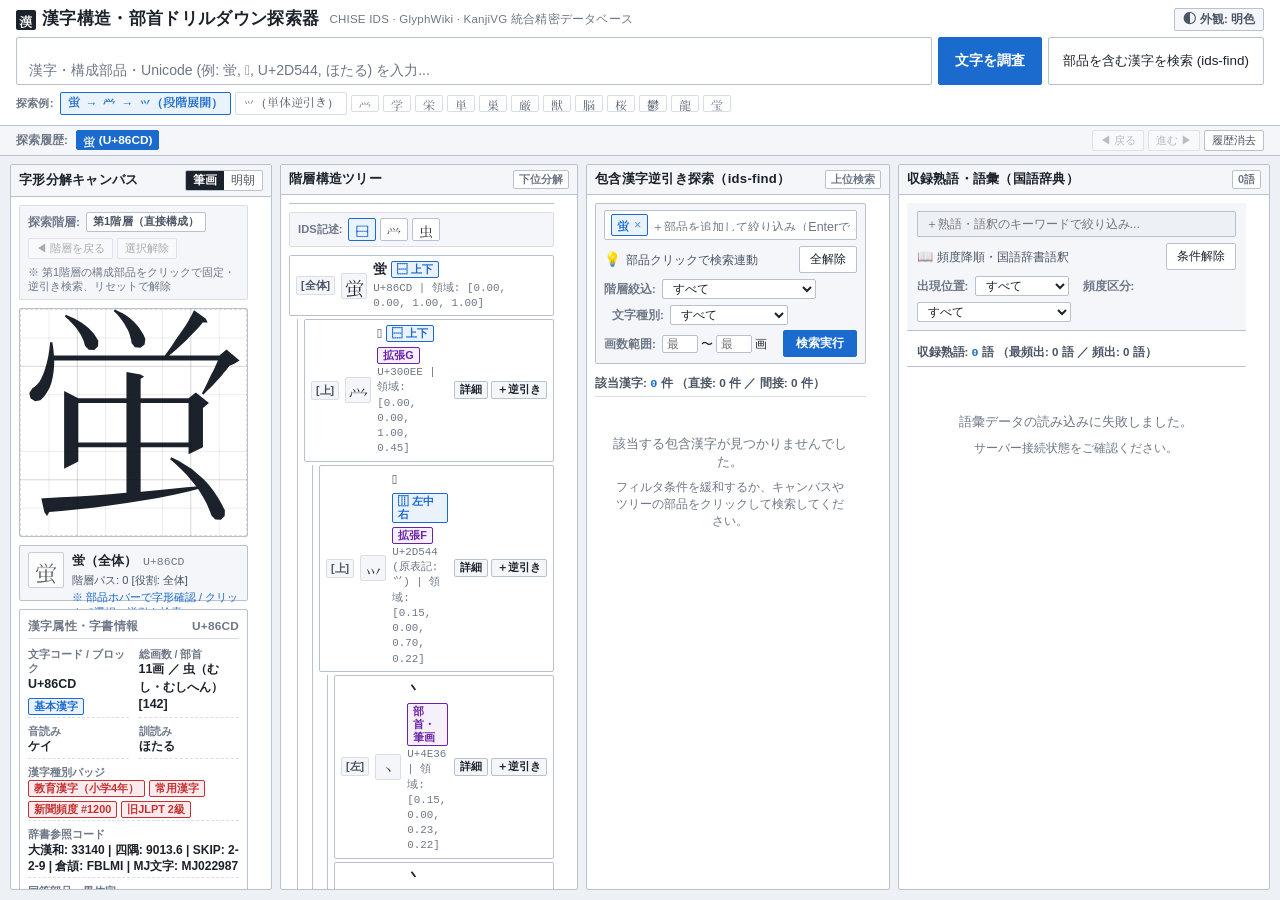
==== static/index.html @ b550b835 "Initial commit of Kanji Explorer with offline dictionary, WSGI support, and fonts" ====
<!DOCTYPE html>
<html lang="ja" data-theme="light">
<head>
  <meta charset="UTF-8">
  <meta name="viewport" content="width=device-width, initial-scale=1.0">
  <title>漢字構造・部首ドリルダウン探索器</title>
  <link rel="stylesheet" href="/static/styles.css">
</head>
<body>

  <!-- アプリケーションヘッダー -->
  <header class="app-header">
    <div class="header-top">
      <div class="app-title-group">
        <h1 class="app-title">
          <span class="app-title-icon">漢</span>
          漢字構造・部首ドリルダウン探索器
        </h1>
        <p class="app-subtitle">CHISE IDS · GlyphWiki · KanjiVG 統合精密データベース</p>
      </div>

      <div class="header-controls">
        <button id="themeToggleBtn" class="theme-toggle-btn" title="明暗外観テーマを切り替えます">
          <span class="theme-icon">◐</span>
          <span id="themeToggleText">外観: 明色</span>
        </button>
      </div>
    </div>

    <!-- 統合検索バー -->
    <div class="search-bar-container">
      <div class="search-input-wrapper">
        <input 
          type="text" 
          id="mainSearchInput" 
          class="search-input" 
          placeholder="漢字・構成部品・Unicode (例: 蛍, 𭕄, U+2D544, ほたる) を入力..." 
          autocomplete="off"
          spellcheck="false"
        >
      </div>
      <button id="btnInspect" class="btn-primary" title="入力した文字の構造・属性を調査します">
        <span>文字を調査</span>
      </button>
      <button id="btnFind" class="btn-secondary" title="この部品を含む漢字を逆引き検索します">
        <span>部品を含む漢字を検索 (ids-find)</span>
      </button>
    </div>

    <!-- クイック探索プリセット -->
    <div class="presets-bar">
      <span class="presets-label">探索例:</span>
      <button class="preset-chip highlight" data-kanji="蛍" data-drilldown="蛍,𰃮,𭕄">
        蛍 → 𰃮 → 𭕄（段階展開）
      </button>
      <button class="preset-chip" data-kanji="𭕄">𭕄（単体逆引き）</button>
      <button class="preset-chip" data-kanji="𰃮">𰃮</button>
      <button class="preset-chip" data-kanji="学">学</button>
      <button class="preset-chip" data-kanji="栄">栄</button>
      <button class="preset-chip" data-kanji="単">単</button>
      <button class="preset-chip" data-kanji="巣">巣</button>
      <button class="preset-chip" data-kanji="厳">厳</button>
      <button class="preset-chip" data-kanji="獣">獣</button>
      <button class="preset-chip" data-kanji="脳">脳</button>
      <button class="preset-chip" data-kanji="桜">桜</button>
      <button class="preset-chip" data-kanji="鬱">鬱</button>
      <button class="preset-chip" data-kanji="龍">龍</button>
      <button class="preset-chip" data-kanji="𭸼">𭸼</button>
    </div>
  </header>

  <!-- ドリルダウン履歴パンくずリスト -->
  <nav class="breadcrumbs-bar" aria-label="探索履歴">
    <div class="breadcrumbs-trail" id="breadcrumbsTrail">
      <span class="breadcrumb-label">探索履歴:</span>
      <!-- パンくず項目が動的に生成されます -->
    </div>
    <div class="breadcrumbs-nav-buttons">
      <button id="btnHistoryBack" class="btn-nav-history" title="直前の文字に戻ります" disabled>◀ 戻る</button>
      <button id="btnHistoryForward" class="btn-nav-history" title="進みます" disabled>進む ▶</button>
      <button id="btnHistoryClear" class="btn-nav-history" title="探索履歴を初期化します">履歴消去</button>
    </div>
  </nav>

  <!-- 3カラムメインワークスペース -->
  <main class="main-workspace">

    <!-- ==================== 左カラム: 文字構造分解キャンバス ==================== -->
    <section class="workspace-column" id="columnLeft">
      <div class="column-header">
        <h2 class="column-title">
          <span>字形分解キャンバス</span>
        </h2>
        <div style="display: flex; gap: 6px; align-items: center;">
          <div class="display-mode-selector">
            <button type="button" id="btnModeKvg" class="btn-mode active" title="筆画表示（KanjiVGベクター）">筆画</button>
            <button type="button" id="btnModeMincho" class="btn-mode" title="印刷書体表示（明朝体）">明朝</button>
          </div>
        </div>
      </div>

      <div class="column-content">
        <!-- 段階的ロック階層探索コントローラー -->
        <div class="depth-controller" id="depthController">
          <div class="depth-controller-header">
            <div class="depth-status-info">
              <span class="depth-status-label">探索階層:</span>
              <span class="depth-status-badge" id="depthStatusBadge">第1階層（直接構成）</span>
            </div>
            <div class="depth-action-buttons">
              <button type="button" class="btn-depth-step-up" id="btnLockStepUp" title="1つ上の階層へ戻ります" disabled>◀ 階層を戻る</button>
              <button type="button" class="btn-depth-reset" id="btnResetLock" title="選択固定を解除して第1階層へ戻します" disabled>選択解除</button>
            </div>
          </div>
          <div class="depth-lock-trail" id="depthLockTrail">
            <span class="depth-lock-hint">※ 第1階層の構成部品をクリックで固定展開、リセットで解除</span>
          </div>
        </div>

        <!-- キャンバス描画ステージ（方眼紙・九宮格） -->
        <div class="canvas-stage-wrapper" id="canvasStageWrapper">
          <div class="canvas-grid-overlay"></div>
          <div class="canvas-svg-container" id="canvasSvgContainer">
            <!-- 明朝体SVGが動的に描画されます -->
          </div>
        </div>

        <!-- リアルタイム・ホバー情報HUD -->
        <div class="hover-hud" id="hoverHud">
          <div class="hud-glyph-box" id="hudGlyphBox">蛍</div>
          <div class="hud-details">
            <div class="hud-title-row">
              <span class="hud-char-name" id="hudCharName">蛍（全体）</span>
              <span class="hud-codepoint" id="hudCodepoint">U+86CD</span>
              <span class="hud-raw-orig" id="hudRawOrig"></span>
            </div>
            <div class="hud-trail" id="hudTrail">階層パス: 0 [役割: 全体]</div>
            <div class="hud-hint" id="hudHint">※ 部品ホバーで字形確認 / クリックで選択・逆引き検索</div>
          </div>
        </div>

        <!-- 漢字属性・字書情報カード -->
        <div class="attribute-card" id="attributeCard">
          <div class="attribute-card-title">
            <span>漢字属性・字書情報</span>
            <span id="attrCharCodepoint">U+86CD</span>
          </div>

          <div class="meta-grid">
            <div class="meta-item">
              <span class="meta-key">文字コード / ブロック</span>
              <span class="meta-val">
                <span id="attrCodepoint">U+86CD</span>
                <span id="attrTierBadge" class="badge badge-tier-basic">基本漢字</span>
              </span>
            </div>

            <div class="meta-item">
              <span class="meta-key">総画数 / 部首</span>
              <span class="meta-val" id="attrStrokesRadical">11画 / 虫（むし・むしへん）[142]</span>
            </div>

            <div class="meta-item">
              <span class="meta-key">音読み</span>
              <span class="meta-val" id="attrOnReadings">ケイ</span>
            </div>

            <div class="meta-item">
              <span class="meta-key">訓読み</span>
              <span class="meta-val" id="attrKunReadings">ほたる</span>
            </div>

            <div class="meta-item" style="grid-column: span 2;">
              <span class="meta-key">漢字種別バッジ</span>
              <span class="meta-val" id="attrBadges">
                <span class="badge badge-grade">教育漢字（小学4年）</span>
                <span class="badge badge-grade">常用漢字</span>
              </span>
            </div>

            <div class="meta-item" style="grid-column: span 2;">
              <span class="meta-key">辞書参照コード</span>
              <span class="meta-val" id="attrDictCodes" style="font-size: 0.75rem;">
                大漢和: 33140 | 四隅: 9013.6 | SKIP: 2-2-9 | 倉頡: FBLMI | MJ文字: MJ022987
              </span>
            </div>

            <div class="meta-item" style="grid-column: span 2;">
              <span class="meta-key">同等部品・異体字</span>
              <div class="equivalents-list" id="attrEquivalents">
                <!-- 同等部品チップ -->
              </div>
            </div>
          </div>
        </div>

      </div>
    </section>

    <!-- ==================== 中央カラム: 構造分解ツリー ==================== -->
    <section class="workspace-column" id="columnCenter">
      <div class="column-header">
        <h2 class="column-title">
          <span>階層構造ツリー</span>
        </h2>
        <span class="column-title-badge">下位分解</span>
      </div>

      <div class="column-content">
        <!-- 構造切替セレクター -->
        <div class="structure-selector" id="structureSelector">
          <!-- 構造候補タブ -->
        </div>

        <!-- IDS 記述文字列バー -->
        <div class="ids-sequence-card">
          <span class="ids-sequence-label">IDS記述:</span>
          <div id="idsTokensContainer" style="display: inline-flex; align-items: center; gap: 4px; flex-wrap: wrap;">
            <!-- トークンチップ -->
          </div>
        </div>

        <!-- 再帰的分解ツリービュー -->
        <div class="tree-container" id="treeContainer">
          <!-- 再帰的ツリーカード -->
        </div>
      </div>
    </section>

    <!-- ==================== 右カラム: 包含漢字・逆引き探索 ==================== -->
    <section class="workspace-column" id="columnRight">
      <div class="column-header">
        <h2 class="column-title">
          <span>包含漢字逆引き探索（ids-find）</span>
        </h2>
        <span class="column-title-badge">上位検索</span>
      </div>

      <div class="column-content">
        <!-- 複数部品アンド検索ボックス -->
        <div class="find-search-box">
          <div class="chips-input-container" id="findChipsContainer">
            <!-- 選択された部品チップ -->
            <input 
              type="text" 
              id="findComponentInput" 
              class="find-input" 
              placeholder="＋部品を追加して絞り込み（Enterで確定）..." 
              autocomplete="off"
            >
          </div>

          <div class="find-actions-row">
            <span class="find-guide-hint">
              <span class="find-guide-icon">💡</span> 部品クリックで検索連動
            </span>
            <button id="btnClearFindChips" class="btn-secondary" style="padding: 4px 10px; font-size: 0.75rem;">
              全解除
            </button>
          </div>

          <!-- フィルタコントロール群 -->
          <div class="find-filters-group">
            <div class="filter-row">
              <span class="filter-label">階層絞込:</span>
              <select id="filterHierarchy" class="filter-select">
                <option value="all">すべて</option>
                <option value="direct">直接含む（第1階層）</option>
                <option value="indirect">間接含む（階層検索）</option>
              </select>

              <span class="filter-label" style="margin-left: 8px;">文字種別:</span>
              <select id="filterCategory" class="filter-select">
                <option value="all">すべて</option>
                <option value="joyo">常用・人名</option>
                <option value="bmp">基本漢字 (BMP)</option>
                <option value="ext">拡張A〜J</option>
                <option value="gaiji">外字 (CDP/GT)</option>
              </select>
            </div>

            <div class="filter-row">
              <span class="filter-label">画数範囲:</span>
              <div class="stroke-range-group">
                <input type="number" id="filterStrokeMin" class="stroke-input" placeholder="最小" min="1" max="64">
                <span>〜</span>
                <input type="number" id="filterStrokeMax" class="stroke-input" placeholder="最大" min="1" max="64">
                <span>画</span>
              </div>
              <button id="btnApplyFind" class="btn-primary" style="margin-left: auto; padding: 4px 12px; font-size: 0.78rem;">
                検索実行
              </button>
            </div>
          </div>
        </div>

        <!-- 結果集計ヘッダー -->
        <div class="results-summary-bar">
          <span id="resultsCountLabel">
            該当漢字: <span class="results-count-highlight" id="resultsTotalCount">0</span> 件
            （直接: <span id="resultsDirectCount">0</span> 件 ／ 間接: <span id="resultsIndirectCount">0</span> 件）
          </span>
        </div>

        <!-- 結果一覧グリッド / リスト -->
        <div class="results-grid" id="resultsGrid">
          <!-- 逆引き結果カード群 -->
        </div>
      </div>
    </section>

    <!-- ==================== 第4カラム: 収録熟語・語彙（国語辞典） ==================== -->
    <section class="workspace-column" id="columnWords">
      <div class="column-header">
        <h2 class="column-title">
          <span>収録熟語・語彙（国語辞典）</span>
        </h2>
        <span class="column-title-badge" id="wordsTotalBadge">0語</span>
      </div>

      <div class="column-content">
        <!-- 熟語検索・フィルタボックス -->
        <div class="words-search-box">
          <div class="words-input-wrapper">
            <input 
              type="text" 
              id="wordsKeywordInput" 
              class="words-input" 
              placeholder="＋熟語・語釈のキーワードで絞り込み..." 
              autocomplete="off"
            >
          </div>

          <div class="words-actions-row">
            <span class="words-guide-hint">
              <span class="words-guide-icon">📖</span> 頻度降順・国語辞書語釈
            </span>
            <button id="btnClearWordsFilter" class="btn-secondary" style="padding: 4px 10px; font-size: 0.75rem;">
              条件解除
            </button>
          </div>

          <!-- フィルタコントロール群 -->
          <div class="words-filters-group">
            <div class="filter-row">
              <span class="filter-label">出現位置:</span>
              <select id="filterWordPosition" class="filter-select">
                <option value="all">すべて</option>
                <option value="head">語頭（前）</option>
                <option value="middle">語中</option>
                <option value="tail">語尾（後）</option>
                <option value="single">単独</option>
              </select>

              <span class="filter-label" style="margin-left: 8px;">頻度区分:</span>
              <select id="filterWordTier" class="filter-select">
                <option value="all">すべて</option>
                <option value="top">最頻出（日常最重要）</option>
                <option value="high">頻出以上（日常語）</option>
                <option value="general">一般以上</option>
              </select>
            </div>
          </div>
        </div>

        <!-- 結果集計ヘッダー -->
        <div class="results-summary-bar words-summary-bar">
          <span id="wordsCountLabel">
            収録熟語: <span class="results-count-highlight" id="wordsTotalCount">0</span> 語
            （最頻出: <span id="wordsTopCount">0</span> 語 ／ 頻出: <span id="wordsHighCount">0</span> 語）
          </span>
        </div>

        <!-- 熟語一覧グリッド / リスト -->
        <div class="words-grid" id="wordsGrid">
          <!-- 熟語カード群が動的に描画されます -->
        </div>
      </div>
    </section>

  </main>

  <script src="/static/app.js"></script>
</body>
</html>
---- static/styles.css ----
/* ==========================================================================
   漢字構造・部首ドリルダウン探索器 スタイルシート
   駅探・精密時刻表に着想を得た情報高密度・スパルタン設計（明暗テーマ両対応）
   ========================================================================== */

/* 1. オフラインWebフォント定義 (Jigmo / Jigmo2 / Jigmo3) */
@font-face {
  font-family: 'Jigmo';
  src: url('/static/fonts/Jigmo.ttf') format('truetype'),
       url('fonts/Jigmo.ttf') format('truetype');
  font-display: swap;
}

@font-face {
  font-family: 'Jigmo2';
  src: url('/static/fonts/Jigmo2.ttf') format('truetype'),
       url('fonts/Jigmo2.ttf') format('truetype');
  font-display: swap;
}

@font-face {
  font-family: 'Jigmo3';
  src: url('/static/fonts/Jigmo3.ttf') format('truetype'),
       url('fonts/Jigmo3.ttf') format('truetype');
  font-display: swap;
}

/* 統合Jigmoフォントファミリー（サロゲートペア・拡張漢字自動フォールバック） */
@font-face {
  font-family: 'JigmoUni';
  src: url('/static/fonts/Jigmo.ttf') format('truetype');
  font-display: swap;
}
@font-face {
  font-family: 'JigmoUni';
  src: url('/static/fonts/Jigmo2.ttf') format('truetype');
  font-display: swap;
}
@font-face {
  font-family: 'JigmoUni';
  src: url('/static/fonts/Jigmo3.ttf') format('truetype');
  font-display: swap;
}

/* 2. テーマ変数定義 */
:root {
  --font-kanji: 'JigmoUni', 'Noto Serif CJK JP', 'Noto Sans CJK JP', 'Jigmo', 'Jigmo2', 'Jigmo3', serif;
  --font-ui: -apple-system, BlinkMacSystemFont, 'Segoe UI', 'Noto Sans JP', 'Hiragino Sans', 'Hiragino Kaku Gothic ProN', 'BIZ UDPGothic', 'Meiryo', sans-serif;
  --font-mono: 'SFMono-Regular', Consolas, 'Liberation Mono', Menlo, Courier, monospace;

  /* 明るいテーマ（駅探・公的案内板基調の端正なスパルタン配色） */
  --bg-primary: #edf0f5;
  --bg-secondary: #ffffff;
  --bg-tertiary: #f4f6f9;
  --bg-elevated: #ffffff;
  --bg-hover: #e8ecf2;

  --border-light: #d8dde6;
  --border-medium: #b8c1cf;
  --border-dark: #6e7787;
  --border-focus: #1b6bcf;

  --text-primary: #1c222b;
  --text-secondary: #4a5464;
  --text-muted: #6e7787;
  --text-inverse: #ffffff;

  /* 機能的アクセント（駅探・鉄道インフラ風） */
  --accent-primary: #1b6bcf;
  --accent-primary-light: #eaf2fc;
  --accent-indigo: #1b6bcf;
  --accent-indigo-light: #eaf2fc;
  --accent-vermilion: #c53030;
  --accent-vermilion-light: #fbebee;
  --accent-wasabi: #198754;
  --accent-wasabi-light: #edf7f2;
  --accent-gold: #b45309;
  --accent-gold-light: #fef7ee;
  --accent-purple: #6b21a8;
  --accent-purple-light: #f5f0fa;

  /* 精密方眼（原稿用紙・九宮格）: 控えめで正確なグレー罫線 */
  --grid-line: rgba(0, 0, 0, 0.07);
  --grid-line-bold: rgba(0, 0, 0, 0.16);
  --grid-bg: #ffffff;

  /* スパルタン: ドロップシャドウやグローを廃止 */
  --shadow-sm: none;
  --shadow-md: none;
  --shadow-lg: 0 1px 3px rgba(0, 0, 0, 0.08);
  --shadow-glow: none;

  /* 端正な幾何学角（丸薬状を廃止、2pxの微小角丸） */
  --radius-sm: 2px;
  --radius-md: 2px;
  --radius-lg: 2px;
  --radius-full: 2px;

  --header-height: 88px;
}

[data-theme="dark"] {
  /* 暗いテーマ（高密度・本格ダークコンソール・深夜運行指令所基調） */
  --bg-primary: #12151a;
  --bg-secondary: #181c22;
  --bg-tertiary: #20252e;
  --bg-elevated: #242934;
  --bg-hover: #29303b;

  --border-light: #2b323e;
  --border-medium: #3b4454;
  --border-dark: #58657a;
  --border-focus: #4a9eff;

  --text-primary: #e6edf3;
  --text-secondary: #9aa5b5;
  --text-muted: #6e798a;
  --text-inverse: #12151a;

  --accent-primary: #4a9eff;
  --accent-primary-light: rgba(74, 158, 255, 0.12);
  --accent-indigo: #4a9eff;
  --accent-indigo-light: rgba(74, 158, 255, 0.12);
  --accent-vermilion: #f05252;
  --accent-vermilion-light: rgba(240, 82, 82, 0.14);
  --accent-wasabi: #3fb950;
  --accent-wasabi-light: rgba(63, 185, 80, 0.12);
  --accent-gold: #d29922;
  --accent-gold-light: rgba(210, 153, 34, 0.14);
  --accent-purple: #b088ff;
  --accent-purple-light: rgba(176, 136, 255, 0.12);

  --grid-line: rgba(255, 255, 255, 0.06);
  --grid-line-bold: rgba(255, 255, 255, 0.14);
  --grid-bg: #14171d;

  --shadow-sm: none;
  --shadow-md: none;
  --shadow-lg: none;
  --shadow-glow: none;
}

/* 3. リセット & ベース */
*, *::before, *::after {
  box-sizing: border-box;
  margin: 0;
  padding: 0;
}

html {
  height: 100%;
  width: 100%;
  margin: 0;
  padding: 0;
}

body {
  font-family: var(--font-ui);
  font-size: 13px;
  background-color: var(--bg-primary);
  color: var(--text-primary);
  line-height: 1.4;
  -webkit-font-smoothing: antialiased;
  -moz-osx-font-smoothing: grayscale;
  margin: 0;
  padding: 0;
}

body:not(.audit-view) {
  height: 100%;
  width: 100%;
  max-height: 100vh;
  overflow: hidden;
  display: flex;
  flex-direction: column;
}

body.audit-view {
  min-height: 100vh;
  height: auto;
  overflow-y: auto;
  display: block;
}

.kanji-text, .glyph-large, .tree-glyph, .result-glyph, .crumb-glyph {
  font-family: var(--font-kanji);
}

/* 4. ヘッダー & ナビゲーションバー */
.app-header {
  background-color: var(--bg-secondary);
  border-bottom: 1px solid var(--border-medium);
  flex-shrink: 0;
  position: relative;
  z-index: 100;
  padding: 8px 16px;
}

.header-top {
  display: flex;
  align-items: center;
  justify-content: space-between;
  gap: 12px;
  margin-bottom: 6px;
}

.app-title-group {
  display: flex;
  align-items: center;
  gap: 10px;
}

.app-title {
  font-size: 1.05rem;
  font-weight: 700;
  color: var(--text-primary);
  letter-spacing: 0.02em;
  display: flex;
  align-items: center;
  gap: 6px;
  line-height: 1.2;
}

.app-title-icon {
  display: inline-flex;
  align-items: center;
  justify-content: center;
  background: var(--text-primary);
  color: var(--bg-secondary);
  width: 20px;
  height: 20px;
  border-radius: var(--radius-sm);
  font-size: 0.82rem;
  font-family: var(--font-kanji);
  font-weight: 700;
  flex-shrink: 0;
}

.app-subtitle {
  font-size: 0.72rem;
  color: var(--text-muted);
  font-weight: 500;
  letter-spacing: 0.02em;
}

.header-controls {
  display: flex;
  align-items: center;
  gap: 8px;
}

.theme-toggle-btn {
  background: var(--bg-tertiary);
  color: var(--text-secondary);
  border: 1px solid var(--border-medium);
  padding: 3px 8px;
  border-radius: var(--radius-sm);
  font-size: 0.72rem;
  font-weight: 600;
  cursor: pointer;
  display: flex;
  align-items: center;
  gap: 4px;
  transition: background-color 0.15s ease, color 0.15s ease;
}

.theme-toggle-btn:hover {
  background: var(--bg-hover);
  color: var(--text-primary);
}

.theme-icon {
  font-size: 0.8rem;
  line-height: 1;
}

/* 統合検索バー（文字サイズ約2倍・視認性強化） */
.search-bar-container {
  display: flex;
  align-items: stretch;
  gap: 6px;
  margin-bottom: 5px;
}

.search-input-wrapper {
  position: relative;
  flex: 1;
  display: flex;
}

.search-input {
  width: 100%;
  padding: 6px 12px;
  font-size: 1.7rem;
  line-height: 1.25;
  font-family: var(--font-kanji);
  background-color: var(--bg-secondary);
  color: var(--text-primary);
  border: 1px solid var(--border-medium);
  border-radius: var(--radius-sm);
  transition: border-color 0.15s ease;
  min-height: 42px;
}

.search-input:focus {
  outline: none;
  border-color: var(--border-focus);
}

.search-input::placeholder {
  color: var(--text-muted);
  font-family: var(--font-ui);
  font-size: 0.88rem;
  line-height: 1.8;
}

.search-icon-left {
  display: none;
}

.btn-primary {
  background-color: var(--accent-primary);
  color: #fff;
  border: 1px solid var(--accent-primary);
  padding: 0 16px;
  border-radius: var(--radius-sm);
  font-size: 0.88rem;
  font-weight: 600;
  cursor: pointer;
  display: inline-flex;
  align-items: center;
  justify-content: center;
  gap: 5px;
  white-space: nowrap;
  transition: opacity 0.15s ease;
}

.btn-primary:hover {
  opacity: 0.9;
}

.btn-secondary {
  background-color: var(--bg-secondary);
  color: var(--text-primary);
  border: 1px solid var(--border-medium);
  padding: 0 14px;
  border-radius: var(--radius-sm);
  font-size: 0.84rem;
  font-weight: 500;
  cursor: pointer;
  display: inline-flex;
  align-items: center;
  justify-content: center;
  gap: 5px;
  white-space: nowrap;
  transition: background-color 0.15s ease;
}

.btn-secondary:hover {
  background-color: var(--bg-hover);
}

/* クイック探索プリセット */
.presets-bar {
  display: flex;
  align-items: center;
  gap: 4px;
  overflow-x: auto;
  padding: 2px 0;
  scrollbar-width: thin;
}

.presets-label {
  font-size: 0.7rem;
  font-weight: 700;
  color: var(--text-muted);
  white-space: nowrap;
  letter-spacing: 0.02em;
  margin-right: 2px;
}

.preset-chip {
  background: var(--bg-secondary);
  color: var(--text-secondary);
  border: 1px solid var(--border-light);
  padding: 2px 7px;
  border-radius: var(--radius-sm);
  font-size: 0.74rem;
  font-family: var(--font-kanji);
  cursor: pointer;
  white-space: nowrap;
  transition: background-color 0.15s ease, border-color 0.15s ease, color 0.15s ease;
}

.preset-chip:hover {
  background: var(--bg-hover);
  color: var(--text-primary);
  border-color: var(--border-medium);
}

.preset-chip.highlight {
  background: var(--accent-primary-light);
  color: var(--accent-primary);
  border-color: var(--accent-primary);
  font-weight: 600;
}

.preset-chip.highlight:hover {
  background: var(--accent-primary);
  color: #fff;
}

/* ドリルダウン履歴パンくずリスト（駅探・乗換経路スタイル） */
.breadcrumbs-bar {
  background-color: var(--bg-tertiary);
  border-bottom: 1px solid var(--border-medium);
  flex-shrink: 0;
  padding: 4px 16px;
  display: flex;
  align-items: center;
  justify-content: space-between;
  gap: 12px;
  font-size: 0.76rem;
}

.breadcrumbs-trail {
  display: flex;
  align-items: center;
  gap: 4px;
  overflow-x: auto;
  white-space: nowrap;
  flex: 1;
}

.breadcrumb-label {
  font-weight: 700;
  color: var(--text-muted);
  font-size: 0.72rem;
  margin-right: 4px;
}

.breadcrumb-item {
  display: inline-flex;
  align-items: center;
  gap: 4px;
  padding: 2px 6px;
  border-radius: var(--radius-sm);
  background: var(--bg-secondary);
  border: 1px solid var(--border-medium);
  color: var(--text-primary);
  cursor: pointer;
  font-size: 0.74rem;
  font-weight: 500;
  transition: background-color 0.15s ease;
}

.breadcrumb-item:hover {
  background: var(--bg-hover);
}

.breadcrumb-item.active {
  background: var(--accent-primary);
  border-color: var(--accent-primary);
  color: #fff;
  font-weight: 700;
}

.breadcrumb-sep {
  color: var(--text-muted);
  font-size: 0.72rem;
  user-select: none;
}

.breadcrumbs-nav-buttons {
  display: flex;
  align-items: center;
  gap: 4px;
}

.btn-nav-history {
  background: var(--bg-secondary);
  border: 1px solid var(--border-medium);
  color: var(--text-secondary);
  padding: 2px 7px;
  border-radius: var(--radius-sm);
  font-size: 0.7rem;
  font-weight: 500;
  cursor: pointer;
  transition: background-color 0.15s ease;
}

.btn-nav-history:hover:not(:disabled) {
  background: var(--bg-hover);
  color: var(--text-primary);
}

.btn-nav-history:disabled {
  opacity: 0.35;
  cursor: not-allowed;
}

/* 5. 4カラムメインワークスペース */
.main-workspace {
  flex: 1 1 0%;
  display: grid;
  grid-template-columns: minmax(240px, 0.95fr) minmax(270px, 1.08fr) minmax(280px, 1.1fr) minmax(310px, 1.35fr);
  grid-template-rows: 100%;
  gap: 8px;
  padding: 8px 10px 10px;
  max-width: 2500px;
  width: 100%;
  margin: 0 auto;
  min-height: 0;
  height: 100%;
  overflow: hidden;
}

.workspace-column {
  background-color: var(--bg-secondary);
  border: 1px solid var(--border-medium);
  border-radius: var(--radius-sm);
  display: flex;
  flex-direction: column;
  overflow: hidden;
  min-width: 0;
  min-height: 0;
  height: 100%;
  max-height: 100%;
}

.column-header {
  flex-shrink: 0;
  padding: 5px 8px;
  background-color: var(--bg-tertiary);
  border-bottom: 1px solid var(--border-medium);
  display: flex;
  align-items: center;
  justify-content: space-between;
  gap: 8px;
}

.column-title {
  font-size: 0.82rem;
  font-weight: 700;
  color: var(--text-primary);
  display: flex;
  align-items: center;
  gap: 6px;
  letter-spacing: 0.02em;
}

.column-title-badge {
  font-size: 0.68rem;
  font-weight: 600;
  padding: 1px 5px;
  border-radius: var(--radius-sm);
  background: var(--bg-secondary);
  border: 1px solid var(--border-medium);
  color: var(--text-muted);
}

.column-content {
  padding: 8px;
  flex: 1 1 0%;
  overflow-y: auto;
  overflow-x: hidden;
  display: flex;
  flex-direction: column;
  gap: 8px;
  min-height: 0;
  min-width: 0;
  scrollbar-gutter: stable;
}

/* 6. 左カラム: インタラクティブキャンバス */

/* 段階的ロック階層探索コントローラー */
.depth-controller {
  display: flex;
  flex-direction: column;
  gap: 6px;
  background: var(--bg-tertiary);
  padding: 6px 8px;
  border-radius: var(--radius-sm);
  border: 1px solid var(--border-light);
}

.depth-controller-header {
  display: flex;
  align-items: center;
  justify-content: space-between;
  gap: 6px;
  flex-wrap: wrap;
}

.depth-status-info {
  display: flex;
  align-items: center;
  gap: 6px;
  font-size: 0.74rem;
}

.depth-status-label {
  font-weight: 700;
  color: var(--text-muted);
}

.depth-status-badge {
  display: inline-flex;
  align-items: center;
  gap: 3px;
  padding: 1px 6px;
  border-radius: var(--radius-sm);
  font-size: 0.7rem;
  font-weight: 600;
  letter-spacing: 0.01em;
}

.depth-status-badge.level-1 {
  background: var(--bg-secondary);
  color: var(--text-secondary);
  border: 1px solid var(--border-medium);
}

.depth-status-badge.is-locked {
  background: var(--accent-vermilion-light);
  color: var(--accent-vermilion);
  border: 1px solid var(--accent-vermilion);
  font-weight: 700;
}

.depth-action-buttons {
  display: flex;
  align-items: center;
  gap: 4px;
}

.btn-depth-step-up,
.btn-depth-reset {
  background: var(--bg-secondary);
  border: 1px solid var(--border-medium);
  color: var(--text-primary);
  padding: 2px 7px;
  border-radius: var(--radius-sm);
  font-size: 0.7rem;
  font-weight: 500;
  cursor: pointer;
  display: inline-flex;
  align-items: center;
  gap: 3px;
  transition: background-color 0.15s ease;
}

.btn-depth-step-up:hover:not(:disabled),
.btn-depth-reset:hover:not(:disabled) {
  background: var(--bg-hover);
}

.btn-depth-step-up:disabled,
.btn-depth-reset:disabled {
  opacity: 0.35;
  cursor: not-allowed;
}

.depth-lock-trail {
  display: flex;
  align-items: center;
  gap: 4px;
  flex-wrap: wrap;
  font-size: 0.72rem;
  min-height: 22px;
}

.depth-lock-hint {
  color: var(--text-muted);
  font-size: 0.68rem;
  line-height: 1.3;
}

.depth-trail-chip {
  background: var(--bg-secondary);
  border: 1px solid var(--border-medium);
  color: var(--text-secondary);
  padding: 1px 6px;
  border-radius: var(--radius-sm);
  font-size: 0.7rem;
  font-weight: 500;
  cursor: pointer;
  display: inline-flex;
  align-items: center;
  gap: 3px;
  transition: background-color 0.15s ease;
}

.depth-trail-chip:hover {
  background: var(--bg-hover);
  color: var(--text-primary);
}

.depth-trail-chip.active {
  background: var(--accent-primary-light);
  border-color: var(--accent-primary);
  color: var(--accent-primary);
  font-weight: 700;
}

.depth-trail-sep {
  color: var(--text-muted);
  font-size: 0.68rem;
  user-select: none;
}

.btn-open-locked-main {
  margin-left: auto;
  background: var(--bg-secondary);
  border: 1px solid var(--border-medium);
  color: var(--text-primary);
  padding: 2px 7px;
  border-radius: var(--radius-sm);
  font-size: 0.7rem;
  font-weight: 600;
  cursor: pointer;
  display: inline-flex;
  align-items: center;
  gap: 3px;
  transition: background-color 0.15s ease;
}

.btn-open-locked-main:hover {
  background: var(--accent-primary);
  color: #fff;
  border-color: var(--accent-primary);
}

/* キャンバス描画領域（原稿用紙方眼風） */
.canvas-stage-wrapper {
  position: relative;
  width: 100%;
  aspect-ratio: 1 / 1;
  flex-shrink: 0;
  background-color: var(--grid-bg);
  border: 1px solid var(--border-medium);
  border-radius: var(--radius-sm);
  overflow: hidden;
}

/* 方眼・九宮格ガイド線 */
.canvas-grid-overlay {
  position: absolute;
  inset: 0;
  pointer-events: none;
  background-image:
    linear-gradient(to right, var(--grid-line-bold) 1px, transparent 1px),
    linear-gradient(to bottom, var(--grid-line-bold) 1px, transparent 1px),
    linear-gradient(to right, var(--grid-line) 1px, transparent 1px),
    linear-gradient(to bottom, var(--grid-line) 1px, transparent 1px);
  background-size:
    50% 50%,
    50% 50%,
    25% 25%,
    25% 25%;
  background-position: center center;
}

.canvas-grid-overlay::before, .canvas-grid-overlay::after {
  content: "";
  position: absolute;
  inset: 0;
  border: 1px dashed var(--grid-line);
}

.canvas-svg-container {
  width: 100%;
  height: 100%;
  display: flex;
  align-items: center;
  justify-content: center;
  cursor: crosshair;
}

.canvas-svg-container svg {
  width: 100%;
  height: 100%;
  max-width: 100%;
  max-height: 100%;
}

/* 表示モード切替（筆画 vs 明朝） */
.display-mode-selector {
  display: inline-flex;
  background: var(--bg-secondary);
  border: 1px solid var(--border-medium);
  border-radius: var(--radius-sm);
  overflow: hidden;
}

.btn-mode {
  background: transparent;
  border: none;
  padding: 2px 7px;
  font-size: 0.72rem;
  color: var(--text-secondary);
  cursor: pointer;
  transition: background-color 0.15s ease, color 0.15s ease;
  font-family: var(--font-ui);
}

.btn-mode:hover {
  color: var(--text-primary);
}

.btn-mode.active {
  background: var(--text-primary);
  color: var(--bg-secondary) !important;
  font-weight: 600;
}

.btn-mode:disabled {
  opacity: 0.35;
  cursor: not-allowed;
  pointer-events: none;
}

/* SVG内インタラクティブ要素 */
.kvg-stroke {
  fill: none;
  stroke: var(--text-primary);
  stroke-width: 3.2;
  stroke-linecap: square;
  stroke-linejoin: miter;
  stroke-miterlimit: 4;
  transition: stroke 0.12s ease, opacity 0.12s ease;
  pointer-events: stroke;
}

.kvg-stroke-hit {
  fill: none;
  stroke: transparent;
  stroke-width: 12;
  stroke-linecap: square;
  stroke-linejoin: miter;
  stroke-miterlimit: 4;
  pointer-events: stroke;
  cursor: pointer;
}

.kvg-group {
  cursor: pointer;
  transition: opacity 0.12s ease;
}

/* ホバー時のストローク強調：完全ソリッドな朱色、明瞭な高コントラスト */
.kvg-active-strokes .kvg-stroke,
.kvg-stroke.active-stroke,
.kvg-root.has-hovered-child .kvg-stroke.active-stroke,
.kvg-root.has-locked-scope .kvg-stroke.active-stroke,
.kvg-group.hovered .kvg-stroke,
.kvg-root.has-hovered-child .kvg-group.hovered .kvg-stroke,
.kvg-root.has-locked-scope .kvg-group.hovered .kvg-stroke {
  stroke: var(--accent-vermilion) !important;
  stroke-width: 4.2px !important;
  opacity: 1 !important;
  filter: none !important;
}

.kvg-bg-strokes .kvg-stroke {
  opacity: 0.22 !important;
  stroke: var(--text-primary) !important;
  stroke-width: 3.0px !important;
}

.kvg-root.has-locked-scope .kvg-stroke {
  opacity: 0.20;
}

.kvg-root.has-locked-scope .kvg-group.locked-scope .kvg-stroke {
  opacity: 0.95;
  stroke: var(--text-primary);
}

.kvg-root.has-hovered-child .kvg-stroke {
  opacity: 0.20;
}

/* =============================================================================
   印刷書体（明朝体）インタラクティブベクター表示（GlyphWiki/Jigmoベース）
   ============================================================================= */

.print-style-svg {
  width: 100%;
  height: 100%;
  max-width: 100%;
  max-height: 100%;
  display: block;
}

.print-base-glyph {
  fill: var(--text-primary);
  stroke: none;
  opacity: 1;
  transition: opacity 0.12s ease;
}

.kvg-root.has-hovered-child .print-base-glyph {
  opacity: 0.22;
}

/* ロック中スコープ: 背景の漢字ベースを減光 (0.22) */
.print-style-svg .kvg-root.has-locked-scope .print-base-glyph {
  opacity: 0.22;
  transition: opacity 0.12s ease;
}

.print-component-slice,
.print-component-slice-fallback {
  fill: var(--accent-vermilion);
  stroke: none;
  opacity: 0;
  pointer-events: none;
  transition: opacity 0.12s ease;
}

/* ロック対象部品の常時表示 */
.print-style-svg .component-vector-layer.locked-scope .print-component-slice,
.print-style-svg .component-vector-layer.locked-scope .print-component-slice-fallback,
.print-style-svg .component-vector-layer.locked-scope .print-component-fallback {
  opacity: 0.92;
  fill: var(--text-primary);
}

/* 子要素ホバー時: ロック対象の親スライスを減光 */
.print-style-svg .kvg-root.has-hovered-child .component-vector-layer.locked-scope:not(.hovered) .print-component-slice,
.print-style-svg .kvg-root.has-hovered-child .component-vector-layer.locked-scope:not(.hovered) .print-component-slice-fallback {
  opacity: 0.22;
}

.print-component-fallback {
  stroke: none;
  pointer-events: none;
  transition: fill 0.12s ease, opacity 0.12s ease;
}

.print-component-fallback.fallback-top,
.print-component-fallback:not(.fallback-deep) {
  fill: var(--text-primary);
  opacity: 1;
}

.print-component-fallback.fallback-deep {
  fill: var(--accent-vermilion);
  opacity: 0;
}

.kvg-root.has-hovered-child .print-component-fallback {
  opacity: 0.22;
}

.print-style-svg .kvg-root.has-locked-scope .component-vector-layer:not(.locked-scope) .print-component-fallback {
  opacity: 0.22;
}

/* ホバー中の部品は最優先で鮮明な朱色で発色 */
.print-style-svg .component-vector-layer.hovered .print-component-slice {
  opacity: 1 !important;
  fill: var(--accent-vermilion) !important;
}

/* clip-path の外側ラッパー (スパルタン: 光彩を排しソリッド表示) */
.print-style-svg .component-vector-layer.hovered .print-component-glow-wrapper {
  filter: none;
}

.print-style-svg .component-vector-layer.hovered .print-component-slice-fallback,
.print-style-svg .component-vector-layer.hovered .print-component-fallback {
  opacity: 1 !important;
  fill: var(--accent-vermilion) !important;
  filter: none;
}

.component-vector-layer {
  cursor: pointer;
  transition: opacity 0.15s ease;
}

.component-layer-hitbox {
  fill: rgba(0, 0, 0, 0.001);
  stroke: transparent;
  stroke-width: 4px;
  pointer-events: all;
  cursor: pointer;
  transition: fill 0.12s ease, stroke 0.12s ease;
}

.print-style-svg .component-vector-layer.locked-scope .component-layer-hitbox {
  stroke: transparent;
  fill: transparent;
}

.print-style-svg .component-vector-layer.hovered .component-layer-hitbox {
  fill: transparent !important;
  stroke: transparent !important;
}

/* 互換用ゴーストスタイル（フォールバック用） */
.base-glyph-ghost {
  fill: var(--text-primary);
  opacity: 0.85;
  pointer-events: none;
  transition: opacity 0.2s ease;
}

.kvg-root.has-hovered-child .base-glyph-ghost,
.kvg-root:has(.hovered) .base-glyph-ghost {
  opacity: 0.22;
}

/* 並列表示モード */
.parallel-view-grid {
  display: grid;
  grid-template-columns: 1fr 1fr;
  gap: 6px;
  width: 100%;
  height: 100%;
}

/* リアルタイム・ホバー情報HUD（駅探情報帯スタイル） */
.hover-hud {
  background: var(--bg-tertiary);
  border: 1px solid var(--border-medium);
  border-radius: var(--radius-sm);
  padding: 6px 8px;
  display: flex;
  align-items: flex-start;
  gap: 8px;
  min-height: 56px;
  transition: border-color 0.15s ease, background-color 0.15s ease;
}

.hover-hud.active {
  border-color: var(--accent-vermilion);
  background: var(--accent-vermilion-light);
}

.hud-glyph-box {
  width: 36px;
  height: 36px;
  background: var(--bg-secondary);
  border: 1px solid var(--border-medium);
  border-radius: var(--radius-sm);
  display: flex;
  align-items: center;
  justify-content: center;
  font-size: 1.4rem;
  font-family: var(--font-kanji);
  color: var(--text-primary);
  flex-shrink: 0;
}

.hud-details {
  flex: 1;
  display: flex;
  flex-direction: column;
  gap: 2px;
  min-width: 0;
}

.hud-title-row {
  display: flex;
  align-items: baseline;
  gap: 6px;
  flex-wrap: wrap;
}

.hud-char-name {
  font-size: 0.84rem;
  font-weight: 700;
  color: var(--text-primary);
}

.hud-codepoint {
  font-size: 0.72rem;
  font-family: var(--font-mono);
  color: var(--text-muted);
}

.hud-raw-orig {
  font-size: 0.7rem;
  color: var(--accent-gold);
  font-weight: 600;
}

.hud-trail {
  font-size: 0.7rem;
  color: var(--text-secondary);
  white-space: nowrap;
  overflow: hidden;
  text-overflow: ellipsis;
}

.hud-hint {
  font-size: 0.68rem;
  color: var(--accent-primary);
  font-weight: 500;
  line-height: 1.3;
}

/* 漢字属性・字書情報カード（時刻表・運賃表風テーブル） */
.attribute-card {
  background: var(--bg-secondary);
  border: 1px solid var(--border-medium);
  border-radius: var(--radius-sm);
  padding: 8px;
  display: flex;
  flex-direction: column;
  gap: 6px;
}

.attribute-card-title {
  font-size: 0.74rem;
  font-weight: 700;
  color: var(--text-muted);
  letter-spacing: 0.02em;
  border-bottom: 1px solid var(--border-light);
  padding-bottom: 3px;
  display: flex;
  justify-content: space-between;
}

.meta-grid {
  display: grid;
  grid-template-columns: 1fr 1fr;
  gap: 4px 10px;
  font-size: 0.78rem;
}

.meta-item {
  display: flex;
  flex-direction: column;
  padding: 2px 0;
  border-bottom: 1px dashed var(--border-light);
}

.meta-key {
  font-size: 0.66rem;
  color: var(--text-muted);
  font-weight: 600;
}

.meta-val {
  font-weight: 600;
  color: var(--text-primary);
  display: flex;
  align-items: center;
  gap: 4px;
  flex-wrap: wrap;
  font-variant-numeric: tabular-nums;
}

.badge {
  display: inline-flex;
  align-items: center;
  padding: 1px 5px;
  border-radius: var(--radius-sm);
  font-size: 0.68rem;
  font-weight: 600;
  line-height: 1.2;
}

.badge-tier-basic { background: var(--accent-primary-light); color: var(--accent-primary); border: 1px solid var(--accent-primary); }
.badge-tier-exta  { background: var(--accent-wasabi-light); color: var(--accent-wasabi); border: 1px solid var(--accent-wasabi); }
.badge-tier-ext   { background: var(--accent-purple-light); color: var(--accent-purple); border: 1px solid var(--accent-purple); }
.badge-tier-gaiji { background: var(--accent-gold-light); color: var(--accent-gold); border: 1px solid var(--accent-gold); }
.badge-grade      { background: var(--accent-vermilion-light); color: var(--accent-vermilion); border: 1px solid var(--accent-vermilion); }
.badge-freq       { background: var(--accent-gold-light); color: var(--accent-gold); border: 1px solid var(--accent-gold); }
.badge-direct     { background: var(--accent-wasabi-light); color: var(--accent-wasabi); border: 1px solid var(--accent-wasabi); }
.badge-indirect   { background: var(--accent-primary-light); color: var(--accent-primary); border: 1px solid var(--accent-primary); }

.equivalents-list {
  display: flex;
  gap: 4px;
  flex-wrap: wrap;
  margin-top: 2px;
}

.equiv-chip {
  background: var(--bg-tertiary);
  border: 1px solid var(--border-medium);
  padding: 1px 6px;
  border-radius: var(--radius-sm);
  font-size: 0.72rem;
  font-family: var(--font-kanji);
  color: var(--text-primary);
  cursor: pointer;
  transition: background-color 0.15s ease;
}

.equiv-chip:hover {
  background: var(--accent-primary-light);
  border-color: var(--accent-primary);
  color: var(--accent-primary);
}

/* 7. 中央カラム: 構造分解ツリー */
.structure-selector {
  display: flex;
  gap: 4px;
  overflow-x: auto;
  border-bottom: 1px solid var(--border-medium);
  padding-bottom: 0;
}

.struct-btn {
  background: var(--bg-tertiary);
  border: 1px solid var(--border-medium);
  border-bottom: none;
  padding: 3px 8px;
  border-radius: var(--radius-sm) var(--radius-sm) 0 0;
  font-size: 0.72rem;
  font-weight: 600;
  color: var(--text-secondary);
  cursor: pointer;
  white-space: nowrap;
  transition: background-color 0.15s ease, color 0.15s ease;
}

.struct-btn:hover {
  background: var(--bg-hover);
  color: var(--text-primary);
}

.struct-btn.active {
  background: var(--bg-secondary);
  border-color: var(--border-medium);
  border-top: 2px solid var(--accent-primary);
  color: var(--text-primary);
  font-weight: 700;
  margin-bottom: -1px;
}

.ids-sequence-card {
  background: var(--bg-tertiary);
  border: 1px solid var(--border-light);
  border-radius: var(--radius-sm);
  padding: 5px 8px;
  display: flex;
  align-items: center;
  gap: 6px;
  flex-wrap: wrap;
}

.ids-sequence-label {
  font-size: 0.7rem;
  font-weight: 700;
  color: var(--text-muted);
}

.ids-token-chip {
  padding: 1px 6px;
  border-radius: var(--radius-sm);
  background: var(--bg-secondary);
  border: 1px solid var(--border-medium);
  font-family: var(--font-kanji);
  font-size: 0.85rem;
  color: var(--text-primary);
  cursor: pointer;
  transition: background-color 0.15s ease;
}

.ids-token-chip.operator {
  background: var(--accent-primary-light);
  color: var(--accent-primary);
  border-color: var(--accent-primary);
  font-weight: 700;
}

.ids-token-chip:hover {
  background: var(--accent-primary);
  color: #fff;
  border-color: var(--accent-primary);
}

/* 再帰的分解ツリービュー（駅停車駅案内風） */
.tree-container {
  display: flex;
  flex-direction: column;
  gap: 4px;
}

.tree-node-wrapper {
  position: relative;
  display: flex;
  flex-direction: column;
}

.tree-node-card {
  background: var(--bg-secondary);
  border: 1px solid var(--border-medium);
  border-radius: var(--radius-sm);
  padding: 4px 6px;
  display: flex;
  align-items: center;
  justify-content: space-between;
  gap: 6px;
  transition: border-color 0.15s ease, background-color 0.15s ease;
  position: relative;
  min-width: 0;
}

.tree-node-card:hover, .tree-node-card.hovered {
  border-color: var(--accent-primary);
  background: var(--accent-primary-light);
}

.tree-node-card.hovered-descendant {
  border-color: var(--accent-primary);
  background: var(--bg-hover);
}

.tree-node-card.locked-node {
  border-color: var(--accent-primary);
  border-left: 3px solid var(--accent-primary);
  background: var(--accent-primary-light);
}

.tree-node-card.locked-node .tree-role-badge {
  background: var(--accent-primary);
  color: #fff;
  border-color: var(--accent-primary);
}

.tree-node-card.pulse {
  border-color: var(--accent-vermilion);
}

.tree-node-left {
  display: flex;
  align-items: center;
  gap: 6px;
  min-width: 0;
  flex: 1;
}

.tree-role-badge {
  font-size: 0.66rem;
  font-weight: 700;
  padding: 1px 4px;
  border-radius: var(--radius-sm);
  background: var(--bg-tertiary);
  color: var(--text-secondary);
  border: 1px solid var(--border-light);
  white-space: nowrap;
  flex-shrink: 0;
}

.tree-glyph-box {
  width: 26px;
  height: 26px;
  display: flex;
  align-items: center;
  justify-content: center;
  font-size: 1.2rem;
  font-family: var(--font-kanji);
  color: var(--text-primary);
  background: var(--bg-tertiary);
  border: 1px solid var(--border-light);
  border-radius: var(--radius-sm);
  flex-shrink: 0;
}

.tree-node-meta {
  display: flex;
  flex-direction: column;
  gap: 1px;
  min-width: 0;
  flex: 1;
}

.tree-node-name-row {
  display: flex;
  align-items: center;
  gap: 4px;
  flex-wrap: wrap;
}

.tree-node-char {
  font-size: 0.86rem;
  font-weight: 700;
  color: var(--text-primary);
}

.tree-node-sub {
  font-size: 0.68rem;
  font-family: var(--font-mono);
  color: var(--text-muted);
}

.tree-node-right {
  display: flex;
  align-items: center;
  gap: 3px;
  flex-shrink: 0;
}

.btn-tree-action {
  background: var(--bg-tertiary);
  border: 1px solid var(--border-medium);
  color: var(--text-primary);
  padding: 1px 5px;
  border-radius: var(--radius-sm);
  font-size: 0.68rem;
  font-weight: 600;
  cursor: pointer;
  display: inline-flex;
  align-items: center;
  gap: 2px;
  white-space: nowrap;
  transition: background-color 0.15s ease, color 0.15s ease;
}

.btn-tree-action:hover {
  background: var(--accent-primary);
  color: #fff;
  border-color: var(--accent-primary);
}

.btn-tree-action.add-find:hover {
  background: var(--accent-wasabi);
  color: #fff;
  border-color: var(--accent-wasabi);
}

/* ツリー階層のインデントとコネクタ */
.tree-children {
  margin-left: 8px;
  border-left: 1px solid var(--border-medium);
  padding-left: 6px;
  margin-top: 3px;
  display: flex;
  flex-direction: column;
  gap: 3px;
}

/* 8. 右カラム: 包含漢字・逆引き探索 (ids-find) */
.find-search-box {
  background: var(--bg-tertiary);
  border: 1px solid var(--border-medium);
  border-radius: var(--radius-sm);
  padding: 6px 8px;
  display: flex;
  flex-direction: column;
  gap: 6px;
}

.chips-input-container {
  display: flex;
  align-items: center;
  gap: 4px;
  flex-wrap: wrap;
  background: var(--bg-secondary);
  border: 1px solid var(--border-medium);
  border-radius: var(--radius-sm);
  padding: 2px 6px;
  min-height: 30px;
}

.chips-input-container:focus-within {
  border-color: var(--border-focus);
}

.component-chip {
  background: var(--accent-primary-light);
  color: var(--accent-primary);
  border: 1px solid var(--accent-primary);
  padding: 1px 5px;
  border-radius: var(--radius-sm);
  font-size: 0.78rem;
  font-family: var(--font-kanji);
  font-weight: 700;
  display: inline-flex;
  align-items: center;
  gap: 4px;
}

.chip-remove-btn {
  background: transparent;
  border: none;
  color: inherit;
  font-size: 0.78rem;
  cursor: pointer;
  display: flex;
  align-items: center;
  padding: 0 1px;
  opacity: 0.7;
}

.chip-remove-btn:hover {
  opacity: 1;
}

.find-input {
  flex: 1;
  min-width: 100px;
  border: none;
  background: transparent;
  color: var(--text-primary);
  font-size: 0.78rem;
  font-family: var(--font-kanji);
  outline: none;
}

.find-input::placeholder {
  color: var(--text-muted);
  font-family: var(--font-ui);
}

.find-actions-row {
  display: flex;
  align-items: center;
  justify-content: space-between;
  gap: 6px;
}

.find-guide-hint {
  display: inline-flex;
  align-items: center;
  gap: 5px;
  font-size: 0.72rem;
  color: var(--text-secondary);
  user-select: none;
}

.find-guide-icon {
  font-size: 0.85rem;
  line-height: 1;
}

/* フィルタコントロール群 */
.find-filters-group {
  display: flex;
  flex-direction: column;
  gap: 5px;
  font-size: 0.72rem;
}

.filter-row {
  display: flex;
  align-items: center;
  gap: 6px;
  flex-wrap: wrap;
}

.filter-label {
  font-weight: 600;
  color: var(--text-muted);
  min-width: 52px;
}

.filter-select {
  padding: 2px 6px;
  border-radius: var(--radius-sm);
  background: var(--bg-secondary);
  border: 1px solid var(--border-medium);
  color: var(--text-primary);
  font-size: 0.72rem;
  outline: none;
}

.stroke-range-group {
  display: flex;
  align-items: center;
  gap: 3px;
}

.stroke-input {
  width: 36px;
  padding: 2px 4px;
  border-radius: var(--radius-sm);
  background: var(--bg-secondary);
  border: 1px solid var(--border-medium);
  color: var(--text-primary);
  font-size: 0.72rem;
  text-align: center;
}

/* 結果集計ヘッダー */
.results-summary-bar {
  display: flex;
  align-items: center;
  justify-content: space-between;
  font-size: 0.74rem;
  font-weight: 700;
  color: var(--text-secondary);
  padding: 3px 0;
  border-bottom: 1px solid var(--border-light);
}

.results-count-highlight {
  color: var(--accent-primary);
  font-weight: 700;
  font-family: var(--font-mono);
}

/* 結果グリッド / リスト（駅探ルート候補スタイル） */
.results-grid {
  display: flex;
  flex-direction: column;
  gap: 4px;
  min-width: 0;
  width: 100%;
}

.result-card {
  background: var(--bg-secondary);
  border: 1px solid var(--border-medium);
  border-radius: var(--radius-sm);
  padding: 6px 8px;
  display: flex;
  align-items: center;
  justify-content: space-between;
  gap: 8px;
  transition: border-color 0.15s ease, background-color 0.15s ease;
  cursor: pointer;
  min-width: 0;
  overflow-wrap: anywhere;
}

.result-card:hover {
  border-color: var(--accent-primary);
  background: var(--bg-hover);
}

.result-card-left {
  display: flex;
  align-items: center;
  gap: 8px;
  min-width: 0;
  overflow-wrap: anywhere;
}

.result-glyph-box {
  width: 34px;
  height: 34px;
  background: var(--bg-tertiary);
  border: 1px solid var(--border-light);
  border-radius: var(--radius-sm);
  display: flex;
  align-items: center;
  justify-content: center;
  font-size: 1.4rem;
  font-family: var(--font-kanji);
  color: var(--text-primary);
  flex-shrink: 0;
}

.result-info {
  display: flex;
  flex-direction: column;
  gap: 2px;
  min-width: 0;
  overflow-wrap: anywhere;
}

.result-header-row {
  display: flex;
  align-items: center;
  gap: 6px;
}

.result-char-title {
  font-size: 0.92rem;
  font-weight: 700;
  color: var(--text-primary);
}

.result-codepoint {
  font-size: 0.7rem;
  font-family: var(--font-mono);
  color: var(--text-muted);
}

.result-badges-row {
  display: flex;
  align-items: center;
  gap: 4px;
  flex-wrap: wrap;
}

.result-ids-row {
  font-size: 0.74rem;
  font-family: var(--font-kanji);
  color: var(--text-secondary);
}

.result-ids-highlight {
  color: var(--accent-vermilion);
  font-weight: 700;
  background: var(--accent-vermilion-light);
  padding: 0 3px;
  border-radius: var(--radius-sm);
}

.result-readings-row {
  font-size: 0.68rem;
  color: var(--text-muted);
}

.via-link {
  color: var(--accent-primary);
  text-decoration: underline;
  cursor: pointer;
  font-weight: 600;
}

.via-link:hover {
  color: var(--accent-vermilion);
}

/* 9. CHISE外字インライン画像 */
.entity-glyph-img {
  display: inline-block;
  vertical-align: middle;
  width: 1em;
  height: 1em;
  object-fit: contain;
  filter: brightness(0) opacity(0.88);
  transition: none;
}

[data-theme="dark"] .entity-glyph-img {
  filter: brightness(0) invert(0.93);
}

.ids-token-chip:hover .entity-glyph-img,
.preset-chip.highlight:hover .entity-glyph-img {
  filter: brightness(0) invert(1);
}

.glyph-large .entity-glyph-img {
  width: 38px;
  height: 38px;
}

/* 10. ローディング & 空状態メッセージ */
.state-message {
  display: flex;
  flex-direction: column;
  align-items: center;
  justify-content: center;
  padding: 30px 16px;
  text-align: center;
  color: var(--text-muted);
  gap: 8px;
}

.state-spinner {
  width: 24px;
  height: 24px;
  border: 2px solid var(--border-light);
  border-top-color: var(--accent-primary);
  border-radius: 50%;
  animation: spin 0.8s linear infinite;
}

@keyframes spin {
  to { transform: rotate(360deg); }
}

/* 10.5 第4カラム: 収録熟語・語彙 */
.words-search-box {
  padding: 8px 10px;
  background-color: var(--bg-tertiary);
  border-bottom: 1px solid var(--border-medium);
  display: flex;
  flex-direction: column;
  gap: 6px;
  flex-shrink: 0;
}

.words-input-wrapper {
  width: 100%;
}

.words-input {
  width: 100%;
  padding: 5px 8px;
  font-size: 0.78rem;
  background: var(--bg-primary);
  color: var(--text-primary);
  border: 1px solid var(--border-medium);
  border-radius: var(--radius-sm);
  outline: none;
  transition: border-color var(--transition-fast);
}

.words-input:focus {
  border-color: var(--accent-primary);
}

.words-actions-row {
  display: flex;
  align-items: center;
  justify-content: space-between;
  gap: 6px;
}

.words-guide-hint {
  display: inline-flex;
  align-items: center;
  gap: 4px;
  font-size: 0.72rem;
  color: var(--text-secondary);
  user-select: none;
}

.words-guide-icon {
  font-size: 0.82rem;
  line-height: 1;
}

.words-filters-group {
  display: flex;
  flex-direction: column;
  gap: 5px;
  font-size: 0.72rem;
}

.words-summary-bar {
  flex-shrink: 0;
  padding: 5px 10px;
  font-size: 0.72rem;
  color: var(--text-secondary);
  background: var(--bg-secondary);
  border-bottom: 1px solid var(--border-medium);
}

.words-grid {
  flex: 1 1 0%;
  overflow-y: auto;
  padding: 8px 10px;
  display: flex;
  flex-direction: column;
  gap: 7px;
  min-height: 0;
}

.word-card {
  background: var(--bg-primary);
  border: 1px solid var(--border-medium);
  border-radius: var(--radius-sm);
  padding: 8px 10px;
  display: flex;
  flex-direction: column;
  gap: 5px;
  transition: border-color var(--transition-fast), background-color var(--transition-fast);
}

.word-card:hover {
  border-color: var(--accent-primary);
  background: var(--bg-hover);
}

.word-card-top {
  display: flex;
  align-items: baseline;
  justify-content: space-between;
  gap: 6px;
  flex-wrap: wrap;
}

.word-lemma-group {
  display: inline-flex;
  align-items: baseline;
  gap: 6px;
}

.word-lemma {
  font-size: 1.05rem;
  font-weight: 700;
  color: var(--text-primary);
  letter-spacing: 0.03em;
}

.word-lemma .highlight-kanji {
  color: var(--accent-primary);
  text-decoration: underline;
  text-underline-offset: 2px;
}

.word-reading {
  font-size: 0.78rem;
  color: var(--text-secondary);
}

.word-badges-row {
  display: inline-flex;
  align-items: center;
  gap: 4px;
  flex-wrap: wrap;
}

.badge-freq-top {
  background: rgba(234, 179, 8, 0.18);
  color: #b45309;
  border: 1px solid rgba(234, 179, 8, 0.4);
  font-weight: 700;
}

[data-theme="dark"] .badge-freq-top {
  background: rgba(234, 179, 8, 0.22);
  color: #fde047;
  border-color: rgba(234, 179, 8, 0.5);
}

.badge-freq-high {
  background: rgba(59, 130, 246, 0.12);
  color: #1d4ed8;
  border: 1px solid rgba(59, 130, 246, 0.3);
  font-weight: 600;
}

[data-theme="dark"] .badge-freq-high {
  background: rgba(59, 130, 246, 0.2);
  color: #93c5fd;
  border-color: rgba(59, 130, 246, 0.4);
}

.badge-freq-mid {
  background: var(--bg-tertiary);
  color: var(--text-secondary);
  border: 1px solid var(--border-medium);
}

.badge-freq-adv {
  background: var(--bg-tertiary);
  color: var(--text-muted);
  border: 1px solid var(--border-light);
}

.badge-freq-rare {
  background: transparent;
  color: var(--text-muted);
  border: 1px dashed var(--border-medium);
}

.badge-pos {
  background: rgba(16, 185, 129, 0.12);
  color: #047857;
  border: 1px solid rgba(16, 185, 129, 0.3);
}

[data-theme="dark"] .badge-pos {
  background: rgba(16, 185, 129, 0.18);
  color: #6ee7b7;
  border-color: rgba(16, 185, 129, 0.4);
}

.badge-position {
  font-size: 0.68rem;
  padding: 1px 4px;
  border-radius: var(--radius-sm);
  background: var(--bg-tertiary);
  color: var(--text-secondary);
  border: 1px solid var(--border-medium);
}

.word-definition {
  font-size: 0.76rem;
  line-height: 1.45;
  color: var(--text-secondary);
  word-break: break-word;
}

.word-def-item {
  margin-bottom: 2px;
}

.word-def-num {
  font-weight: 600;
  color: var(--text-muted);
  margin-right: 2px;
}

.word-card-footer {
  display: flex;
  align-items: center;
  justify-content: space-between;
  gap: 6px;
  font-size: 0.70rem;
  color: var(--text-muted);
  margin-top: 2px;
  padding-top: 3px;
  border-top: 1px dashed var(--border-light);
}

.word-kanji-links {
  display: inline-flex;
  align-items: center;
  gap: 4px;
  flex-wrap: wrap;
}

.word-kanji-jump-btn {
  background: none;
  border: none;
  color: var(--accent-primary);
  font-size: 0.72rem;
  cursor: pointer;
  padding: 1px 4px;
  border-radius: var(--radius-sm);
  transition: background-color var(--transition-fast);
}

.word-kanji-jump-btn:hover {
  background: var(--bg-hover);
  text-decoration: underline;
}

/* 11. レスポンシブ対応 */
@media (max-width: 900px) {
  html, body {
    overflow-y: auto;
    height: auto;
    min-height: 100%;
  }
  .main-workspace {
    display: flex;
    flex-direction: column;
    height: auto;
    overflow: visible;
  }
  .workspace-column {
    height: auto;
    min-height: 480px;
  }
  .header-top {
    flex-direction: column;
    align-items: stretch;
  }
}
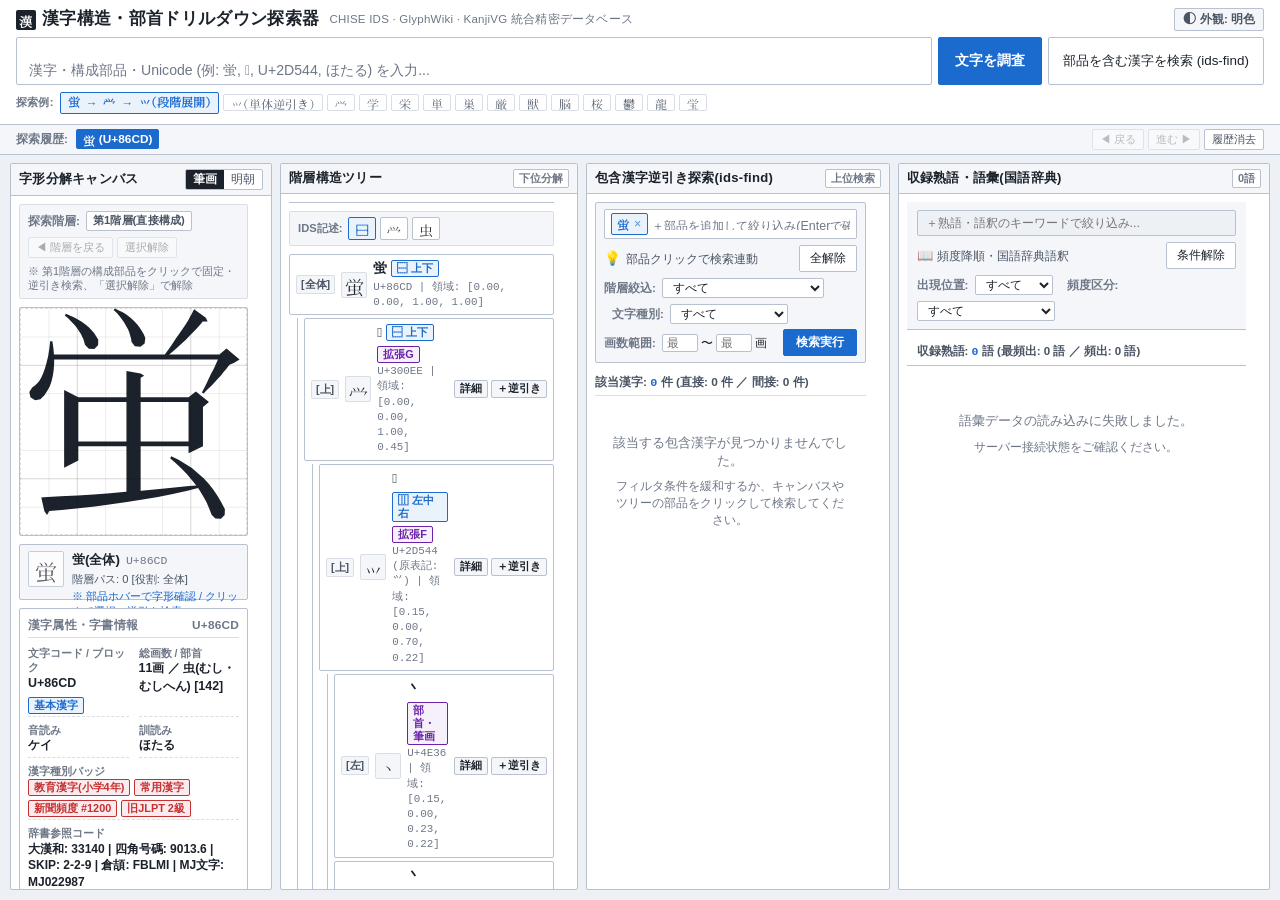
==== commit a235333a: "Correct typos" ====
--- a/static/index.html
+++ b/static/index.html
@@ -51,9 +51,9 @@
     <div class="presets-bar">
       <span class="presets-label">探索例:</span>
       <button class="preset-chip highlight" data-kanji="蛍" data-drilldown="蛍,𰃮,𭕄">
-        蛍 → 𰃮 → 𭕄（段階展開）
+        蛍 → 𰃮 → 𭕄(段階展開)
       </button>
-      <button class="preset-chip" data-kanji="𭕄">𭕄（単体逆引き）</button>
+      <button class="preset-chip" data-kanji="𭕄">𭕄(単体逆引き)</button>
       <button class="preset-chip" data-kanji="𰃮">𰃮</button>
       <button class="preset-chip" data-kanji="学">学</button>
       <button class="preset-chip" data-kanji="栄">栄</button>
@@ -77,7 +77,7 @@
     </div>
     <div class="breadcrumbs-nav-buttons">
       <button id="btnHistoryBack" class="btn-nav-history" title="直前の文字に戻ります" disabled>◀ 戻る</button>
-      <button id="btnHistoryForward" class="btn-nav-history" title="進みます" disabled>進む ▶</button>
+      <button id="btnHistoryForward" class="btn-nav-history" title="次の文字へ進みます" disabled>進む ▶</button>
       <button id="btnHistoryClear" class="btn-nav-history" title="探索履歴を初期化します">履歴消去</button>
     </div>
   </nav>
@@ -93,8 +93,8 @@
         </h2>
         <div style="display: flex; gap: 6px; align-items: center;">
           <div class="display-mode-selector">
-            <button type="button" id="btnModeKvg" class="btn-mode active" title="筆画表示（KanjiVGベクター）">筆画</button>
-            <button type="button" id="btnModeMincho" class="btn-mode" title="印刷書体表示（明朝体）">明朝</button>
+            <button type="button" id="btnModeKvg" class="btn-mode active" title="筆画表示(KanjiVGベクター)">筆画</button>
+            <button type="button" id="btnModeMincho" class="btn-mode" title="印刷書体表示(明朝体)">明朝</button>
           </div>
         </div>
       </div>
@@ -105,7 +105,7 @@
           <div class="depth-controller-header">
             <div class="depth-status-info">
               <span class="depth-status-label">探索階層:</span>
-              <span class="depth-status-badge" id="depthStatusBadge">第1階層（直接構成）</span>
+              <span class="depth-status-badge" id="depthStatusBadge">第1階層(直接構成)</span>
             </div>
             <div class="depth-action-buttons">
               <button type="button" class="btn-depth-step-up" id="btnLockStepUp" title="1つ上の階層へ戻ります" disabled>◀ 階層を戻る</button>
@@ -113,7 +113,7 @@
             </div>
           </div>
           <div class="depth-lock-trail" id="depthLockTrail">
-            <span class="depth-lock-hint">※ 第1階層の構成部品をクリックで固定展開、リセットで解除</span>
+            <span class="depth-lock-hint">※ 第1階層の構成部品をクリックで固定展開、「選択解除」で解除</span>
           </div>
         </div>
 
@@ -130,7 +130,7 @@
           <div class="hud-glyph-box" id="hudGlyphBox">蛍</div>
           <div class="hud-details">
             <div class="hud-title-row">
-              <span class="hud-char-name" id="hudCharName">蛍（全体）</span>
+              <span class="hud-char-name" id="hudCharName">蛍(全体)</span>
               <span class="hud-codepoint" id="hudCodepoint">U+86CD</span>
               <span class="hud-raw-orig" id="hudRawOrig"></span>
             </div>
@@ -157,7 +157,7 @@
 
             <div class="meta-item">
               <span class="meta-key">総画数 / 部首</span>
-              <span class="meta-val" id="attrStrokesRadical">11画 / 虫（むし・むしへん）[142]</span>
+              <span class="meta-val" id="attrStrokesRadical">11画 / 虫(むし・むしへん) [142]</span>
             </div>
 
             <div class="meta-item">
@@ -173,7 +173,7 @@
             <div class="meta-item" style="grid-column: span 2;">
               <span class="meta-key">漢字種別バッジ</span>
               <span class="meta-val" id="attrBadges">
-                <span class="badge badge-grade">教育漢字（小学4年）</span>
+                <span class="badge badge-grade">教育漢字(小学4年)</span>
                 <span class="badge badge-grade">常用漢字</span>
               </span>
             </div>
@@ -181,7 +181,7 @@
             <div class="meta-item" style="grid-column: span 2;">
               <span class="meta-key">辞書参照コード</span>
               <span class="meta-val" id="attrDictCodes" style="font-size: 0.75rem;">
-                大漢和: 33140 | 四隅: 9013.6 | SKIP: 2-2-9 | 倉頡: FBLMI | MJ文字: MJ022987
+                大漢和: 33140 | 四角号碼: 9013.6 | SKIP: 2-2-9 | 倉頡: FBLMI | MJ文字: MJ022987
               </span>
             </div>
 
@@ -231,7 +231,7 @@
     <section class="workspace-column" id="columnRight">
       <div class="column-header">
         <h2 class="column-title">
-          <span>包含漢字逆引き探索（ids-find）</span>
+          <span>包含漢字逆引き探索(ids-find)</span>
         </h2>
         <span class="column-title-badge">上位検索</span>
       </div>
@@ -245,7 +245,7 @@
               type="text" 
               id="findComponentInput" 
               class="find-input" 
-              placeholder="＋部品を追加して絞り込み（Enterで確定）..." 
+              placeholder="＋部品を追加して絞り込み(Enterで確定)..." 
               autocomplete="off"
             >
           </div>
@@ -265,8 +265,8 @@
               <span class="filter-label">階層絞込:</span>
               <select id="filterHierarchy" class="filter-select">
                 <option value="all">すべて</option>
-                <option value="direct">直接含む（第1階層）</option>
-                <option value="indirect">間接含む（階層検索）</option>
+                <option value="direct">直接含む(第1階層)</option>
+                <option value="indirect">間接的に含む(階層検索)</option>
               </select>
 
               <span class="filter-label" style="margin-left: 8px;">文字種別:</span>
@@ -298,7 +298,7 @@
         <div class="results-summary-bar">
           <span id="resultsCountLabel">
             該当漢字: <span class="results-count-highlight" id="resultsTotalCount">0</span> 件
-            （直接: <span id="resultsDirectCount">0</span> 件 ／ 間接: <span id="resultsIndirectCount">0</span> 件）
+            (直接: <span id="resultsDirectCount">0</span> 件 ／ 間接: <span id="resultsIndirectCount">0</span> 件)
           </span>
         </div>
 
@@ -313,7 +313,7 @@
     <section class="workspace-column" id="columnWords">
       <div class="column-header">
         <h2 class="column-title">
-          <span>収録熟語・語彙（国語辞典）</span>
+          <span>収録熟語・語彙(国語辞典)</span>
         </h2>
         <span class="column-title-badge" id="wordsTotalBadge">0語</span>
       </div>
@@ -333,7 +333,7 @@
 
           <div class="words-actions-row">
             <span class="words-guide-hint">
-              <span class="words-guide-icon">📖</span> 頻度降順・国語辞書語釈
+              <span class="words-guide-icon">📖</span> 頻度降順・国語辞典語釈
             </span>
             <button id="btnClearWordsFilter" class="btn-secondary" style="padding: 4px 10px; font-size: 0.75rem;">
               条件解除
@@ -346,17 +346,17 @@
               <span class="filter-label">出現位置:</span>
               <select id="filterWordPosition" class="filter-select">
                 <option value="all">すべて</option>
-                <option value="head">語頭（前）</option>
+                <option value="head">語頭(前)</option>
                 <option value="middle">語中</option>
-                <option value="tail">語尾（後）</option>
+                <option value="tail">語尾(後)</option>
                 <option value="single">単独</option>
               </select>
 
               <span class="filter-label" style="margin-left: 8px;">頻度区分:</span>
               <select id="filterWordTier" class="filter-select">
                 <option value="all">すべて</option>
-                <option value="top">最頻出（日常最重要）</option>
-                <option value="high">頻出以上（日常語）</option>
+                <option value="top">最頻出(日常最重要)</option>
+                <option value="high">頻出以上(日常語)</option>
                 <option value="general">一般以上</option>
               </select>
             </div>
@@ -367,7 +367,7 @@
         <div class="results-summary-bar words-summary-bar">
           <span id="wordsCountLabel">
             収録熟語: <span class="results-count-highlight" id="wordsTotalCount">0</span> 語
-            （最頻出: <span id="wordsTopCount">0</span> 語 ／ 頻出: <span id="wordsHighCount">0</span> 語）
+            (最頻出: <span id="wordsTopCount">0</span> 語 ／ 頻出: <span id="wordsHighCount">0</span> 語)
           </span>
         </div>
 
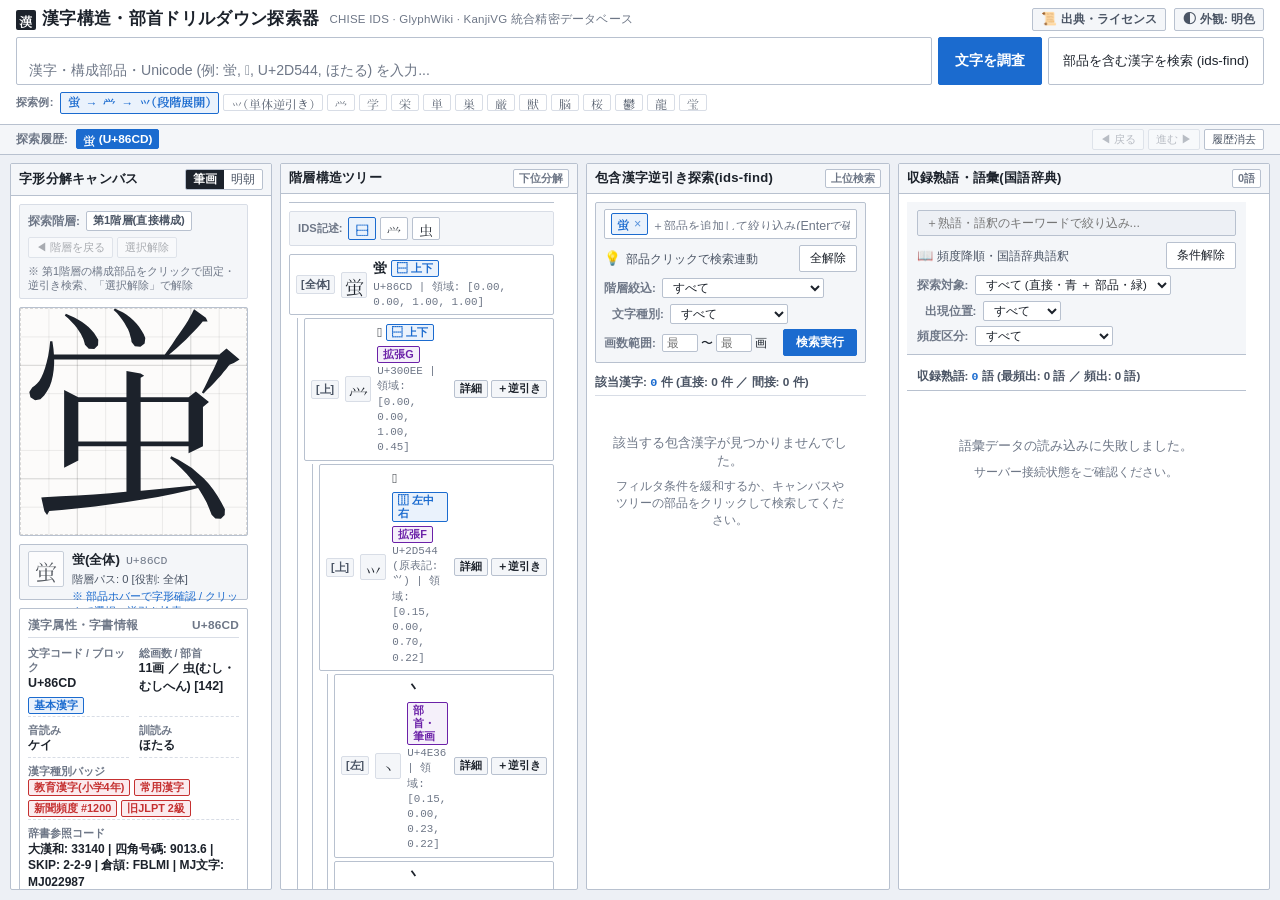
==== commit 6118efb0: "Credits" ====
--- a/static/index.html
+++ b/static/index.html
@@ -20,6 +20,10 @@
       </div>
 
       <div class="header-controls">
+        <button id="btnCreditsModal" class="credits-btn" title="データ出典・ライセンス情報を表示します" aria-haspopup="dialog">
+          <span class="credits-icon">📜</span>
+          <span class="credits-btn-text">出典・ライセンス</span>
+        </button>
         <button id="themeToggleBtn" class="theme-toggle-btn" title="明暗外観テーマを切り替えます">
           <span class="theme-icon">◐</span>
           <span id="themeToggleText">外観: 明色</span>
@@ -343,7 +347,14 @@
           <!-- フィルタコントロール群 -->
           <div class="words-filters-group">
             <div class="filter-row">
-              <span class="filter-label">出現位置:</span>
+              <span class="filter-label">探索対象:</span>
+              <select id="filterWordScope" class="filter-select">
+                <option value="all" selected>すべて (直接・青 ＋ 部品・緑)</option>
+                <option value="direct">漢字直接のみ (青)</option>
+                <option value="component">部首・構成要素のみ (緑)</option>
+              </select>
+
+              <span class="filter-label" style="margin-left: 8px;">出現位置:</span>
               <select id="filterWordPosition" class="filter-select">
                 <option value="all">すべて</option>
                 <option value="head">語頭(前)</option>
@@ -351,8 +362,9 @@
                 <option value="tail">語尾(後)</option>
                 <option value="single">単独</option>
               </select>
-
-              <span class="filter-label" style="margin-left: 8px;">頻度区分:</span>
+            </div>
+            <div class="filter-row">
+              <span class="filter-label">頻度区分:</span>
               <select id="filterWordTier" class="filter-select">
                 <option value="all">すべて</option>
                 <option value="top">最頻出(日常最重要)</option>
@@ -369,6 +381,7 @@
             収録熟語: <span class="results-count-highlight" id="wordsTotalCount">0</span> 語
             (最頻出: <span id="wordsTopCount">0</span> 語 ／ 頻出: <span id="wordsHighCount">0</span> 語)
           </span>
+          <span id="wordsModeBadge" class="words-mode-indicator" style="display: none;"></span>
         </div>
 
         <!-- 熟語一覧グリッド / リスト -->
@@ -380,6 +393,147 @@
 
   </main>
 
+  <!-- 出典・ライセンスモーダルダイアログ (Credits & Licenses Modal) -->
+  <div id="creditsModal" class="modal-backdrop" aria-hidden="true" style="display: none;">
+    <div class="modal-dialog credits-modal-dialog" role="dialog" aria-modal="true" aria-labelledby="creditsModalTitle">
+      <div class="modal-header">
+        <div class="modal-title-group">
+          <span class="modal-title-icon">📜</span>
+          <h2 id="creditsModalTitle" class="modal-title">データ出典・ライセンス情報 (Credits &amp; Licenses)</h2>
+        </div>
+        <button id="creditsModalCloseBtn" class="modal-close-btn" aria-label="閉じる" title="閉じる (Esc)">✕</button>
+      </div>
+
+      <div class="modal-body credits-modal-body">
+        <div class="credits-intro-banner">
+          <p>本システム<strong>「漢字構造・部首ドリルダウン探索器」</strong>は、オープンデータ、学術研究コーパス、自由書体フォントを統合した<strong>非営利・教育目的の個人研究プロジェクト</strong>です。以下の各オープンリソースおよび開発コミュニティに深く感謝申し上げます。</p>
+        </div>
+
+        <div class="credits-grid">
+          <!-- 1. KanjiVG -->
+          <div class="credit-card">
+            <div class="credit-card-header">
+              <span class="credit-badge badge-sa">CC BY-SA 3.0</span>
+              <h3 class="credit-source-title">KanjiVG</h3>
+            </div>
+            <div class="credit-meta">
+              <span class="credit-author">作成者: Ulrich Apel 氏およびプロジェクト寄稿者</span>
+              <a href="https://kanjivg.tagaini.net/" target="_blank" rel="noopener noreferrer" class="credit-link">公式ウェブサイト ↗</a>
+            </div>
+            <p class="credit-desc">手書き筆順データ、ベクター運筆パス（SVG）、永字八法・CJK筆画タイプ分類、および部品所属階層情報を提供。本システムでは構文木アライメントおよび墨絵書道キャンバス描画に最適化して活用しています。</p>
+          </div>
+
+          <!-- 2. KANJIDIC2 -->
+          <div class="credit-card">
+            <div class="credit-card-header">
+              <span class="credit-badge badge-sa">CC BY-SA 4.0</span>
+              <h3 class="credit-source-title">KANJIDIC2</h3>
+            </div>
+            <div class="credit-meta">
+              <span class="credit-author">提供: Electronic Dictionary Research and Development Group (EDRDG / Jim Breen 氏)</span>
+              <a href="https://www.edrdg.org/wiki/index.php/KANJIDIC_Project" target="_blank" rel="noopener noreferrer" class="credit-link">EDRDG 公式 ↗</a>
+            </div>
+            <p class="credit-desc">常用漢字・人名用漢字を含む13,000字以上の画数、部首番号、小学校配当学年、新聞頻度順位、日本語能力試験（JLPT）レベル、音訓読み、大漢和番号、四角号碼メタデータを提供しています。</p>
+          </div>
+
+          <!-- 3. 日本語版 Wiktionary -->
+          <div class="credit-card">
+            <div class="credit-card-header">
+              <span class="credit-badge badge-sa">CC BY-SA 3.0 / 4.0</span>
+              <h3 class="credit-source-title">日本語版 Wiktionary (via Kaikki.org)</h3>
+            </div>
+            <div class="credit-meta">
+              <span class="credit-author">提供: ウィクショナリー寄稿者 / Kaikki.org (Tatu Ylonen 氏)</span>
+              <a href="https://ja.wiktionary.org/" target="_blank" rel="noopener noreferrer" class="credit-link">ja.wiktionary.org ↗</a>
+            </div>
+            <p class="credit-desc">10万語を超える見出し語、現代日本語語釈、品詞分類、読み仮名データを提供。漢字熟語辞書の基礎語釈として統合されています。</p>
+          </div>
+
+          <!-- 4. BCCWJ -->
+          <div class="credit-card">
+            <div class="credit-card-header">
+              <span class="credit-badge badge-academic">研究・教育利用</span>
+              <h3 class="credit-source-title">現代日本語書き言葉均衡コーパス (BCCWJ)</h3>
+            </div>
+            <div class="credit-meta">
+              <span class="credit-author">提供: 大学共同利用機関法人 人間文化研究機構 国立国語研究所 (NINJAL)</span>
+              <a href="https://clrd.ninjal.ac.jp/bccwj/" target="_blank" rel="noopener noreferrer" class="credit-link">NINJAL BCCWJ ↗</a>
+            </div>
+            <p class="credit-desc">長単位語（LUW）出現頻度順位および高信頼読み仮名データを利用。単語リストの重要度ソートおよび頻度区分バッジ（最頻出〜発展語）判定に使用されています。※完全非営利・教育目的の規程に準拠。</p>
+          </div>
+
+          <!-- 5. NICT 日本語 WordNet -->
+          <div class="credit-card">
+            <div class="credit-card-header">
+              <span class="credit-badge badge-permissive">WordNet License</span>
+              <h3 class="credit-source-title">NICT 日本語 WordNet</h3>
+            </div>
+            <div class="credit-meta">
+              <span class="credit-author">著作権: © 2009, 2010 情報通信研究機構 (NICT)</span>
+              <a href="https://bond-lab.github.io/wnja/" target="_blank" rel="noopener noreferrer" class="credit-link">NICT WordNet ↗</a>
+            </div>
+            <p class="credit-desc">日本語概念定義・シノセット・精緻な概念説明テキストを提供。Wiktionary語釈のフォールバック・補完として活用されています。</p>
+          </div>
+
+          <!-- 6. CHISE IDS & CJKVI-IDS -->
+          <div class="credit-card">
+            <div class="credit-card-header">
+              <span class="credit-badge badge-gpl">GNU GPL / Open Data</span>
+              <h3 class="credit-source-title">CHISE IDS &amp; CJKVI-IDS</h3>
+            </div>
+            <div class="credit-meta">
+              <span class="credit-author">提供: 京都大学人文科学研究所 CHISE プロジェクト / CJKVI Database</span>
+              <a href="https://www.chise.org/" target="_blank" rel="noopener noreferrer" class="credit-link">CHISE 公式 ↗</a>
+            </div>
+            <p class="credit-desc">16種の漢字構成記述文字（IDC）に基づく10万文字以上の再帰的構文木分解データ。下位部品探索および包含漢字閉包テーブルの構築に用いられています。</p>
+          </div>
+
+          <!-- 7. Jigmo フォント & GlyphWiki -->
+          <div class="credit-card">
+            <div class="credit-card-header">
+              <span class="credit-badge badge-cc0">CC0 1.0 (Public Domain)</span>
+              <h3 class="credit-source-title">Jigmo フォント &amp; GlyphWiki</h3>
+            </div>
+            <div class="credit-meta">
+              <span class="credit-author">提供: GlyphWiki コミュニティ / かみち 氏</span>
+              <a href="https://glyphwiki.org/" target="_blank" rel="noopener noreferrer" class="credit-link">GlyphWiki ↗</a>
+            </div>
+            <p class="credit-desc">145,000字以上の明朝体ベクター輪郭線データ（TrueType）を提供。印刷書体アウトライン展開および連結インク・白抜き穴スライス解析に使用されています。</p>
+          </div>
+
+          <!-- 8. Unicode Consortium -->
+          <div class="credit-card">
+            <div class="credit-card-header">
+              <span class="credit-badge badge-unicode">Unicode Terms</span>
+              <h3 class="credit-source-title">Unicode Unihan &amp; UCD</h3>
+            </div>
+            <div class="credit-meta">
+              <span class="credit-author">著作権: © 1991–2026 Unicode, Inc. All rights reserved.</span>
+              <a href="https://www.unicode.org/copyright.html" target="_blank" rel="noopener noreferrer" class="credit-link">Terms of Use ↗</a>
+            </div>
+            <p class="credit-desc">拡張漢字の画数・部首余画・文字情報基盤ID・倉頡コード、および康熙部首・部首補助と統合漢字の等価対応正規化テーブル（EquivalentUnifiedIdeograph）を提供。</p>
+          </div>
+        </div>
+
+        <!-- 継承 (ShareAlike) および非営利ポリシー -->
+        <div class="credits-policy-section">
+          <div class="credits-policy-card">
+            <h4>📌 継承（ShareAlike）条項の遵守</h4>
+            <p>KanjiVG, KANJIDIC2, Wiktionary の CC BY-SA ライセンス条項に基づき、本サイトが独自に構造解析・再構成した漢字構成データ、派生アノテーション、辞書統合インデックスは同一の <strong>Creative Commons 表示 - 継承 (CC BY-SA 4.0)</strong> の下で再配布・二次利用が認められます。本システムのソースコードはオープンソース（GPL / MIT）として公開されています。</p>
+          </div>
+          <div class="credits-policy-card">
+            <h4>🎓 非営利・教育目的の明記 (BCCWJ準拠)</h4>
+            <p>国立国語研究所 (NINJAL) BCCWJ 語彙表データは、学術・教育目的の無償利用条件に基づき単語頻度順位表示に活用されています。本サービスは広告掲載・有料課金・商用提供を行わない完全非営利の教育・研究目的として運用されています。</p>
+          </div>
+        </div>
+      </div>
+
+      <div class="modal-footer">
+        <button id="creditsModalCloseFooterBtn" class="btn-primary modal-action-btn">閉じる</button>
+      </div>
+    </div>
+  </div>
+
   <script src="/static/app.js"></script>
 </body>
 </html>
--- a/static/styles.css
+++ b/static/styles.css
@@ -82,7 +82,7 @@
   /* 精密方眼（原稿用紙・九宮格）: 控えめで正確なグレー罫線 */
   --grid-line: rgba(0, 0, 0, 0.07);
   --grid-line-bold: rgba(0, 0, 0, 0.16);
-  --grid-bg: #ffffff;
+  --grid-bg: #fcfbfa;
 
   /* スパルタン: ドロップシャドウやグローを廃止 */
   --shadow-sm: none;
@@ -262,6 +262,32 @@
   align-items: center;
   gap: 4px;
   transition: background-color 0.15s ease, color 0.15s ease;
+}
+
+.credits-btn {
+  background: var(--bg-tertiary);
+  color: var(--text-secondary);
+  border: 1px solid var(--border-medium);
+  padding: 3px 8px;
+  border-radius: var(--radius-sm);
+  font-size: 0.72rem;
+  font-weight: 600;
+  cursor: pointer;
+  display: flex;
+  align-items: center;
+  gap: 4px;
+  transition: background-color 0.15s ease, color 0.15s ease, border-color 0.15s ease;
+}
+
+.credits-btn:hover {
+  background: var(--bg-hover);
+  color: var(--text-primary);
+  border-color: var(--accent-primary);
+}
+
+.credits-icon {
+  font-size: 0.8rem;
+  line-height: 1;
 }
 
 .theme-toggle-btn:hover {
@@ -770,6 +796,7 @@
 }
 
 .canvas-svg-container {
+  position: relative;
   width: 100%;
   height: 100%;
   display: flex;
@@ -778,7 +805,19 @@
   cursor: crosshair;
 }
 
+.calligraphy-sumi-canvas {
+  position: absolute;
+  inset: 0;
+  width: 100%;
+  height: 100%;
+  pointer-events: none;
+  z-index: 1;
+  display: block;
+}
+
 .canvas-svg-container svg {
+  position: relative;
+  z-index: 2;
   width: 100%;
   height: 100%;
   max-width: 100%;
@@ -882,6 +921,59 @@
   opacity: 0.20;
 }
 
+/* 瘦金體（Slender Calligraphy）墨筆輪郭 */
+.kvg-stroke.calligraphic-stroke {
+  fill: var(--text-primary);
+  stroke: none;
+  opacity: 0.92;
+  transition: fill 0.12s ease, opacity 0.12s ease;
+  pointer-events: fill;
+  filter: url(#slender-sumi-pool);
+}
+
+/* 瘦金體：ホバー・アクティブ時のストローク強調（鮮明な朱色） */
+.kvg-active-strokes .kvg-stroke.calligraphic-stroke,
+.kvg-stroke.calligraphic-stroke.active-stroke,
+.kvg-root.has-hovered-child .kvg-stroke.calligraphic-stroke.active-stroke,
+.kvg-root.has-locked-scope .kvg-stroke.calligraphic-stroke.active-stroke,
+.kvg-group.hovered .kvg-stroke.calligraphic-stroke,
+.kvg-root.has-hovered-child .kvg-group.hovered .kvg-stroke.calligraphic-stroke,
+.kvg-root.has-locked-scope .kvg-group.hovered .kvg-stroke.calligraphic-stroke {
+  fill: var(--accent-vermilion) !important;
+  stroke: none !important;
+  opacity: 1 !important;
+  filter: none !important;
+}
+
+.kvg-bg-strokes .kvg-stroke.calligraphic-stroke {
+  opacity: 0.20 !important;
+  fill: var(--text-primary) !important;
+  stroke: none !important;
+}
+
+.kvg-root.has-locked-scope .kvg-stroke.calligraphic-stroke {
+  opacity: 0.20;
+}
+
+.kvg-root.has-locked-scope .kvg-group.locked-scope .kvg-stroke.calligraphic-stroke {
+  opacity: 0.95;
+  fill: var(--text-primary);
+  stroke: none;
+}
+
+.kvg-root.has-hovered-child .kvg-stroke.calligraphic-stroke {
+  opacity: 0.20;
+}
+
+.has-sumi-canvas .kvg-stroke.calligraphic-stroke,
+.has-sumi-canvas .kvg-stroke.calligraphic-stroke.active-stroke,
+.has-sumi-canvas .kvg-group.hovered .kvg-stroke.calligraphic-stroke,
+.has-sumi-canvas .kvg-active-strokes .kvg-stroke.calligraphic-stroke,
+.has-sumi-canvas .kvg-bg-strokes .kvg-stroke.calligraphic-stroke {
+  fill-opacity: 0 !important;
+  filter: none !important;
+}
+
 /* =============================================================================
    印刷書体（明朝体）インタラクティブベクター表示（GlyphWiki/Jigmoベース）
    ============================================================================= */
@@ -1831,6 +1923,23 @@
   color: var(--text-secondary);
   background: var(--bg-secondary);
   border-bottom: 1px solid var(--border-medium);
+  display: flex;
+  align-items: center;
+  justify-content: space-between;
+  gap: 6px;
+  flex-wrap: wrap;
+}
+
+.words-mode-indicator {
+  display: inline-flex;
+  align-items: center;
+  font-size: 0.68rem;
+  font-weight: 600;
+  padding: 2px 6px;
+  border-radius: var(--radius-sm);
+  background: rgba(59, 130, 246, 0.12);
+  color: var(--accent-primary);
+  border: 1px solid rgba(59, 130, 246, 0.35);
 }
 
 .words-grid {
@@ -1882,8 +1991,32 @@
 
 .word-lemma .highlight-kanji {
   color: var(--accent-primary);
-  text-decoration: underline;
-  text-underline-offset: 2px;
+  font-weight: 700;
+}
+
+.word-lemma .highlight-carrier {
+  color: #16a34a !important;
+  font-weight: 700;
+}
+
+[data-theme="dark"] .word-lemma .highlight-carrier {
+  color: #4ade80 !important;
+}
+
+.badge-direct-match {
+  font-size: 0.68rem;
+  padding: 1px 5px;
+  border-radius: var(--radius-sm);
+  background: rgba(59, 130, 246, 0.12);
+  color: var(--accent-primary);
+  border: 1px solid rgba(59, 130, 246, 0.35);
+  font-weight: 600;
+}
+
+[data-theme="dark"] .badge-direct-match {
+  background: rgba(59, 130, 246, 0.20);
+  color: #93c5fd;
+  border-color: rgba(59, 130, 246, 0.45);
 }
 
 .word-reading {
@@ -1961,6 +2094,22 @@
   background: var(--bg-tertiary);
   color: var(--text-secondary);
   border: 1px solid var(--border-medium);
+}
+
+.badge-carrier {
+  font-size: 0.68rem;
+  padding: 1px 5px;
+  border-radius: var(--radius-sm);
+  background: rgba(34, 197, 94, 0.12);
+  color: #15803d;
+  border: 1px solid rgba(34, 197, 94, 0.35);
+  font-weight: 600;
+}
+
+[data-theme="dark"] .badge-carrier {
+  background: rgba(34, 197, 94, 0.20);
+  color: #86efac;
+  border-color: rgba(34, 197, 94, 0.45);
 }
 
 .word-definition {
@@ -2013,6 +2162,297 @@
 .word-kanji-jump-btn:hover {
   background: var(--bg-hover);
   text-decoration: underline;
+}
+
+/* =============================================================================
+   12. 出典・ライセンスモーダル (Credits & Licenses Modal)
+   ============================================================================= */
+
+.modal-backdrop {
+  position: fixed;
+  inset: 0;
+  background: rgba(0, 0, 0, 0.55);
+  backdrop-filter: blur(3px);
+  -webkit-backdrop-filter: blur(3px);
+  display: flex;
+  align-items: center;
+  justify-content: center;
+  z-index: 9999;
+  padding: 16px;
+  animation: modalFadeIn 0.2s ease-out;
+}
+
+@keyframes modalFadeIn {
+  from { opacity: 0; }
+  to { opacity: 1; }
+}
+
+.credits-modal-dialog {
+  background: var(--bg-secondary);
+  border: 1px solid var(--border-medium);
+  border-radius: var(--radius-md);
+  box-shadow: 0 12px 36px rgba(0, 0, 0, 0.35);
+  width: 100%;
+  max-width: 860px;
+  max-height: 88vh;
+  display: flex;
+  flex-direction: column;
+  overflow: hidden;
+  animation: modalSlideUp 0.2s ease-out;
+}
+
+@keyframes modalSlideUp {
+  from { transform: translateY(12px); opacity: 0; }
+  to { transform: translateY(0); opacity: 1; }
+}
+
+.modal-header {
+  padding: 12px 18px;
+  background: var(--bg-tertiary);
+  border-bottom: 1px solid var(--border-light);
+  display: flex;
+  align-items: center;
+  justify-content: space-between;
+}
+
+.modal-title-group {
+  display: flex;
+  align-items: center;
+  gap: 8px;
+}
+
+.modal-title-icon {
+  font-size: 1.1rem;
+}
+
+.modal-title {
+  font-size: 1rem;
+  font-weight: 700;
+  color: var(--text-primary);
+  margin: 0;
+  letter-spacing: 0.02em;
+}
+
+.modal-close-btn {
+  background: transparent;
+  border: none;
+  color: var(--text-muted);
+  font-size: 1.1rem;
+  line-height: 1;
+  padding: 4px 8px;
+  border-radius: var(--radius-sm);
+  cursor: pointer;
+  transition: color 0.15s ease, background-color 0.15s ease;
+}
+
+.modal-close-btn:hover {
+  color: var(--text-primary);
+  background: var(--bg-hover);
+}
+
+.credits-modal-body {
+  padding: 18px;
+  overflow-y: auto;
+  display: flex;
+  flex-direction: column;
+  gap: 16px;
+  font-size: 0.85rem;
+  line-height: 1.6;
+}
+
+.credits-intro-banner {
+  background: var(--accent-primary-light);
+  border-left: 3px solid var(--accent-primary);
+  padding: 10px 14px;
+  border-radius: var(--radius-sm);
+  color: var(--text-primary);
+  font-size: 0.84rem;
+}
+
+.credits-intro-banner p {
+  margin: 0;
+}
+
+.credits-grid {
+  display: grid;
+  grid-template-columns: repeat(auto-fill, minmax(360px, 1fr));
+  gap: 12px;
+}
+
+.credit-card {
+  background: var(--bg-tertiary);
+  border: 1px solid var(--border-light);
+  border-radius: var(--radius-sm);
+  padding: 12px;
+  display: flex;
+  flex-direction: column;
+  gap: 6px;
+  transition: border-color 0.15s ease;
+}
+
+.credit-card:hover {
+  border-color: var(--border-medium);
+}
+
+.credit-card-header {
+  display: flex;
+  align-items: center;
+  justify-content: space-between;
+  gap: 8px;
+}
+
+.credit-source-title {
+  font-size: 0.88rem;
+  font-weight: 700;
+  color: var(--text-primary);
+  margin: 0;
+}
+
+.credit-badge {
+  font-size: 0.65rem;
+  font-weight: 700;
+  padding: 1px 6px;
+  border-radius: var(--radius-sm);
+  white-space: nowrap;
+}
+
+.badge-sa {
+  background: #e0f2fe;
+  color: #0369a1;
+  border: 1px solid #bae6fd;
+}
+[data-theme="dark"] .badge-sa {
+  background: rgba(14, 165, 233, 0.18);
+  color: #38bdf8;
+  border-color: rgba(56, 189, 248, 0.35);
+}
+
+.badge-academic {
+  background: #fef3c7;
+  color: #b45309;
+  border: 1px solid #fde68a;
+}
+[data-theme="dark"] .badge-academic {
+  background: rgba(245, 158, 11, 0.18);
+  color: #fbbf24;
+  border-color: rgba(251, 191, 36, 0.35);
+}
+
+.badge-permissive {
+  background: #dcfce7;
+  color: #15803d;
+  border: 1px solid #bbf7d0;
+}
+[data-theme="dark"] .badge-permissive {
+  background: rgba(34, 197, 94, 0.18);
+  color: #4ade80;
+  border-color: rgba(74, 222, 128, 0.35);
+}
+
+.badge-gpl {
+  background: #f3e8ff;
+  color: #7e22ce;
+  border: 1px solid #e9d5ff;
+}
+[data-theme="dark"] .badge-gpl {
+  background: rgba(168, 85, 247, 0.18);
+  color: #c084fc;
+  border-color: rgba(192, 132, 252, 0.35);
+}
+
+.badge-cc0 {
+  background: #f1f5f9;
+  color: #475569;
+  border: 1px solid #cbd5e1;
+}
+[data-theme="dark"] .badge-cc0 {
+  background: rgba(148, 163, 184, 0.18);
+  color: #cbd5e1;
+  border-color: rgba(203, 213, 225, 0.35);
+}
+
+.badge-unicode {
+  background: #fee2e2;
+  color: #b91c1c;
+  border: 1px solid #fecaca;
+}
+[data-theme="dark"] .badge-unicode {
+  background: rgba(239, 68, 68, 0.18);
+  color: #f87171;
+  border-color: rgba(248, 113, 113, 0.35);
+}
+
+.credit-meta {
+  display: flex;
+  align-items: center;
+  justify-content: space-between;
+  gap: 8px;
+  font-size: 0.73rem;
+  color: var(--text-secondary);
+}
+
+.credit-author {
+  font-weight: 500;
+}
+
+.credit-link {
+  color: var(--accent-primary);
+  text-decoration: none;
+  white-space: nowrap;
+  font-weight: 600;
+}
+
+.credit-link:hover {
+  text-decoration: underline;
+}
+
+.credit-desc {
+  margin: 0;
+  font-size: 0.76rem;
+  color: var(--text-secondary);
+  line-height: 1.5;
+}
+
+.credits-policy-section {
+  display: flex;
+  flex-direction: column;
+  gap: 10px;
+  margin-top: 4px;
+}
+
+.credits-policy-card {
+  background: var(--bg-primary);
+  border: 1px solid var(--border-light);
+  border-radius: var(--radius-sm);
+  padding: 10px 14px;
+}
+
+.credits-policy-card h4 {
+  margin: 0 0 4px 0;
+  font-size: 0.8rem;
+  font-weight: 700;
+  color: var(--text-primary);
+}
+
+.credits-policy-card p {
+  margin: 0;
+  font-size: 0.76rem;
+  color: var(--text-secondary);
+  line-height: 1.55;
+}
+
+.modal-footer {
+  padding: 10px 18px;
+  background: var(--bg-tertiary);
+  border-top: 1px solid var(--border-light);
+  display: flex;
+  justify-content: flex-end;
+}
+
+.modal-action-btn {
+  padding: 5px 18px;
+  font-size: 0.82rem;
+  font-weight: 600;
 }
 
 /* 11. レスポンシブ対応 */
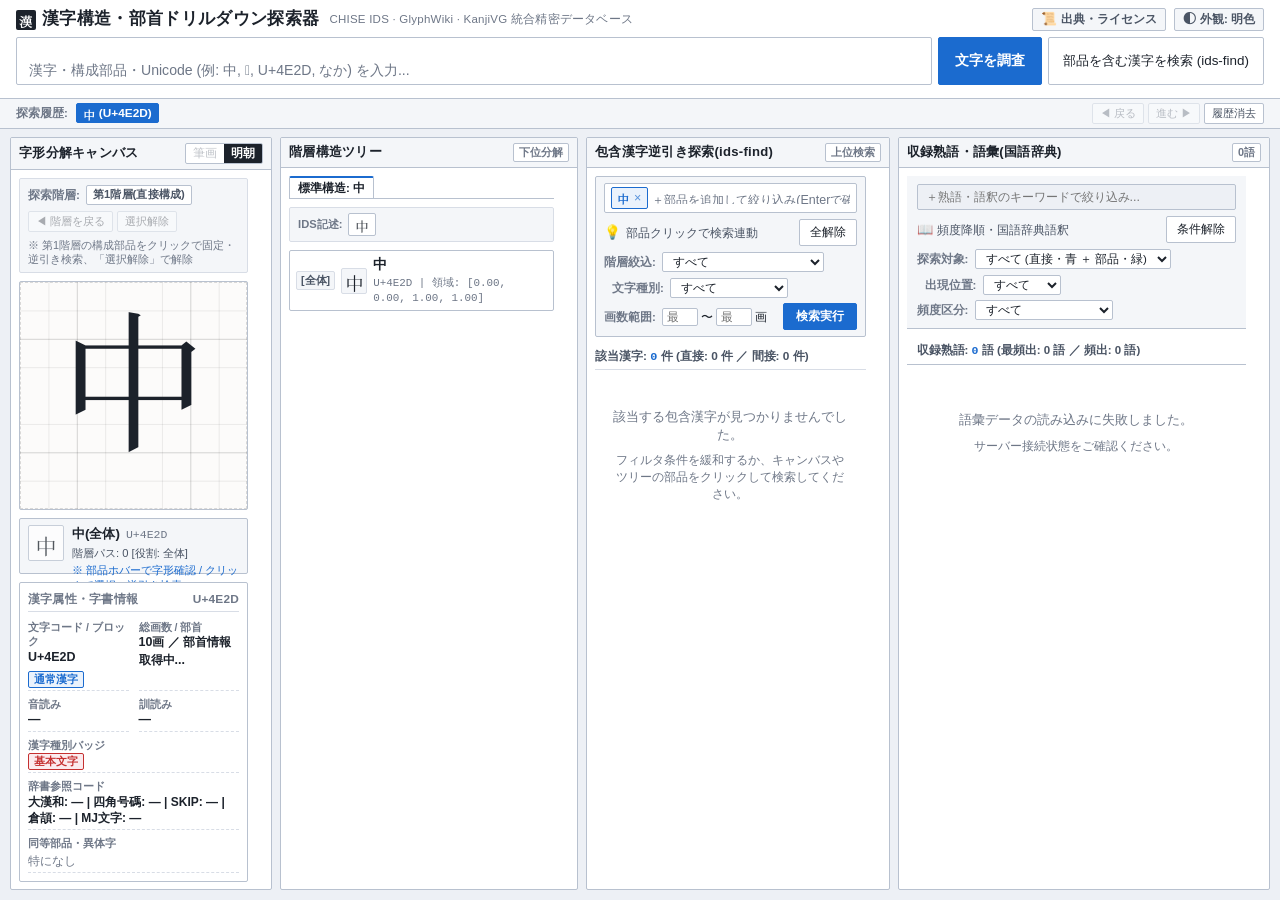
==== commit 7ad4f555: "Remove example row" ====
--- a/static/index.html
+++ b/static/index.html
@@ -38,7 +38,7 @@
           type="text" 
           id="mainSearchInput" 
           class="search-input" 
-          placeholder="漢字・構成部品・Unicode (例: 蛍, 𭕄, U+2D544, ほたる) を入力..." 
+          placeholder="漢字・構成部品・Unicode (例: 中, 𭕄, U+4E2D, なか) を入力..." 
           autocomplete="off"
           spellcheck="false"
         >
@@ -49,27 +49,6 @@
       <button id="btnFind" class="btn-secondary" title="この部品を含む漢字を逆引き検索します">
         <span>部品を含む漢字を検索 (ids-find)</span>
       </button>
-    </div>
-
-    <!-- クイック探索プリセット -->
-    <div class="presets-bar">
-      <span class="presets-label">探索例:</span>
-      <button class="preset-chip highlight" data-kanji="蛍" data-drilldown="蛍,𰃮,𭕄">
-        蛍 → 𰃮 → 𭕄(段階展開)
-      </button>
-      <button class="preset-chip" data-kanji="𭕄">𭕄(単体逆引き)</button>
-      <button class="preset-chip" data-kanji="𰃮">𰃮</button>
-      <button class="preset-chip" data-kanji="学">学</button>
-      <button class="preset-chip" data-kanji="栄">栄</button>
-      <button class="preset-chip" data-kanji="単">単</button>
-      <button class="preset-chip" data-kanji="巣">巣</button>
-      <button class="preset-chip" data-kanji="厳">厳</button>
-      <button class="preset-chip" data-kanji="獣">獣</button>
-      <button class="preset-chip" data-kanji="脳">脳</button>
-      <button class="preset-chip" data-kanji="桜">桜</button>
-      <button class="preset-chip" data-kanji="鬱">鬱</button>
-      <button class="preset-chip" data-kanji="龍">龍</button>
-      <button class="preset-chip" data-kanji="𭸼">𭸼</button>
     </div>
   </header>
 
@@ -131,11 +110,11 @@
 
         <!-- リアルタイム・ホバー情報HUD -->
         <div class="hover-hud" id="hoverHud">
-          <div class="hud-glyph-box" id="hudGlyphBox">蛍</div>
+          <div class="hud-glyph-box" id="hudGlyphBox">中</div>
           <div class="hud-details">
             <div class="hud-title-row">
-              <span class="hud-char-name" id="hudCharName">蛍(全体)</span>
-              <span class="hud-codepoint" id="hudCodepoint">U+86CD</span>
+              <span class="hud-char-name" id="hudCharName">中(全体)</span>
+              <span class="hud-codepoint" id="hudCodepoint">U+4E2D</span>
               <span class="hud-raw-orig" id="hudRawOrig"></span>
             </div>
             <div class="hud-trail" id="hudTrail">階層パス: 0 [役割: 全体]</div>
@@ -147,7 +126,7 @@
         <div class="attribute-card" id="attributeCard">
           <div class="attribute-card-title">
             <span>漢字属性・字書情報</span>
-            <span id="attrCharCodepoint">U+86CD</span>
+            <span id="attrCharCodepoint">U+4E2D</span>
           </div>
 
           <div class="meta-grid">
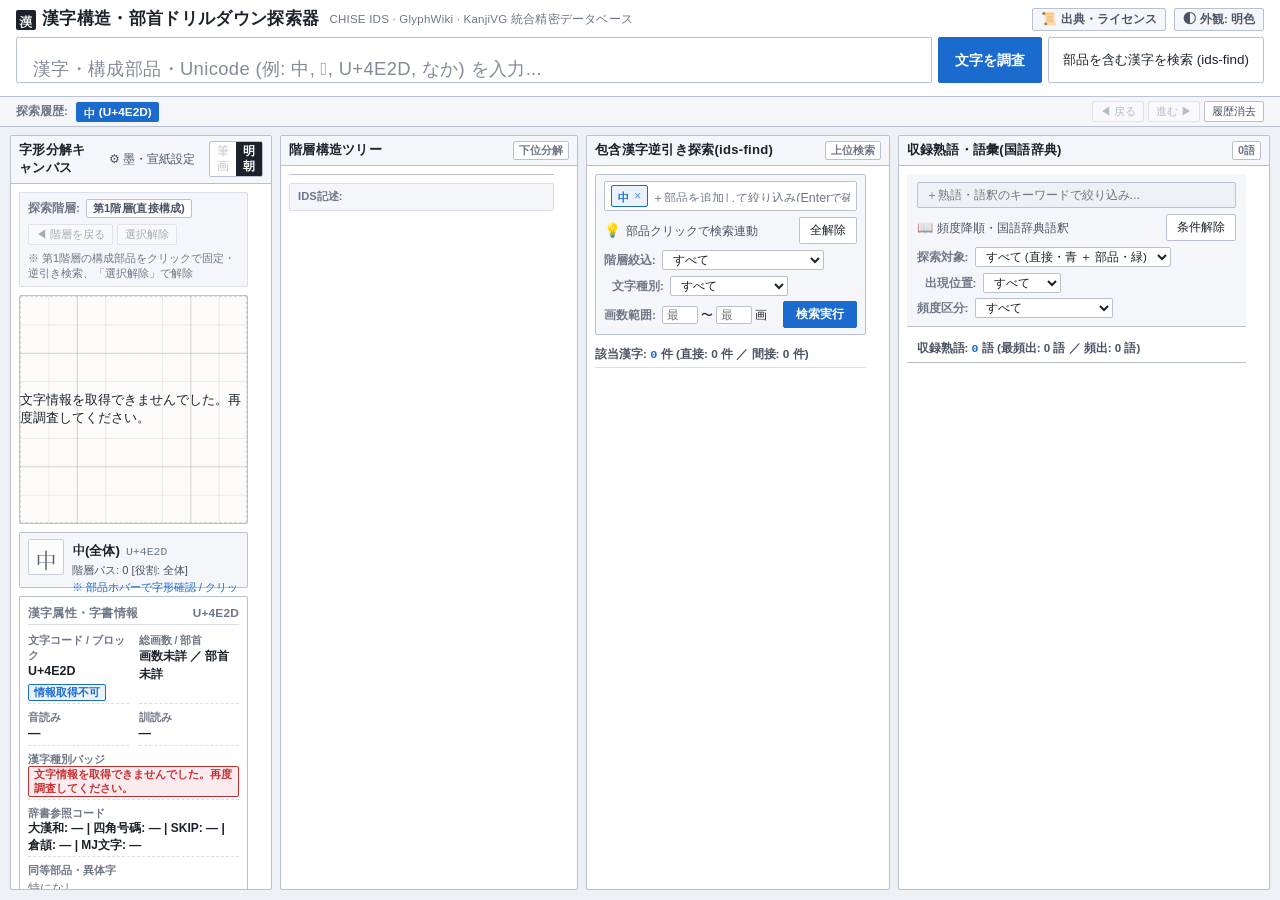
==== commit ab9be923: "Ink improvements" ====
--- a/static/index.html
+++ b/static/index.html
@@ -75,6 +75,7 @@
           <span>字形分解キャンバス</span>
         </h2>
         <div style="display: flex; gap: 6px; align-items: center;">
+          <button type="button" id="btnInkSettingsToggle" class="btn-mode ink-settings-toggle-btn" aria-expanded="false" title="墨・宣紙の物理レンダリング強度（紙目・滲み・輪郭溜まり・渇筆・膠色差）を詳細調整します">⚙ 墨・宣紙設定</button>
           <div class="display-mode-selector">
             <button type="button" id="btnModeKvg" class="btn-mode active" title="筆画表示(KanjiVGベクター)">筆画</button>
             <button type="button" id="btnModeMincho" class="btn-mode" title="印刷書体表示(明朝体)">明朝</button>
@@ -97,6 +98,63 @@
           </div>
           <div class="depth-lock-trail" id="depthLockTrail">
             <span class="depth-lock-hint">※ 第1階層の構成部品をクリックで固定展開、「選択解除」で解除</span>
+          </div>
+        </div>
+
+        <!-- 墨・宣紙物理レンダリング詳細設定パネル -->
+        <div class="ink-physics-panel" id="inkPhysicsSettingsPanel" hidden>
+          <div class="ink-physics-panel-header">
+            <span class="ink-physics-panel-title">墨・宣紙物理レンダリング設定 (LBM滲み・Kubelka-Munk光学層)</span>
+            <button type="button" class="btn-ink-reset" id="btnResetInkPhysics" title="物理パラメータを既定値に戻します">既定値に戻す</button>
+          </div>
+          <div class="ink-preset-row" id="inkPresetRow">
+            <span class="ink-preset-label">質感プリセット:</span>
+            <button type="button" class="btn-ink-preset active" data-preset="standard">標準・生宣濃墨</button>
+            <button type="button" class="btn-ink-preset" data-preset="raw_xuan">特浄皮・強滲み</button>
+            <button type="button" class="btn-ink-preset" data-preset="sized_feibai">礬水熟宣・飛白</button>
+            <button type="button" class="btn-ink-preset" data-preset="light_wash">淡墨・水暈</button>
+          </div>
+          <div class="ink-slider-grid">
+            <label class="ink-slider-item" title="青檀・楮繊維束の凹凸および竹簾目による墨粒子の谷間沈着強度">
+              <span class="ink-slider-name">宣紙繊維・簾目粒度</span>
+              <input type="range" class="ink-physics-slider" data-param="paperGrainIntensity" min="0" max="2.2" step="0.05" value="1.35">
+              <span class="ink-slider-val" data-val-for="paperGrainIntensity">1.35</span>
+            </label>
+            <label class="ink-slider-item" title="接触線ピニングと毛管補給流による筆画輪郭の濃墨縁取り（コーヒーリング効果）">
+              <span class="ink-slider-name">輪郭毛管溜まり (縁濃)</span>
+              <input type="range" class="ink-physics-slider" data-param="coffeeRingIntensity" min="0" max="2.2" step="0.05" value="1.45">
+              <span class="ink-slider-val" data-val-for="coffeeRingIntensity">1.45</span>
+            </label>
+            <label class="ink-slider-item" title="D2Q9格子ボルツマン法による宣紙繊維方向への異方性毛管滲み（にじみ）">
+              <span class="ink-slider-name">毛管滲み・水暈 (LBM)</span>
+              <input type="range" class="ink-physics-slider" data-param="nijimiIntensity" min="0" max="2.2" step="0.05" value="1.40">
+              <span class="ink-slider-val" data-val-for="nijimiIntensity">1.40</span>
+            </label>
+            <label class="ink-slider-item" title="筆毫束（毛束）の骨格条線と紙面細孔抵抗の結合による筆跡の筋目">
+              <span class="ink-slider-name">筆毫毛束条線・筋目</span>
+              <input type="range" class="ink-physics-slider" data-param="bristleStriationIntensity" min="0" max="2.2" step="0.05" value="1.35">
+              <span class="ink-slider-val" data-val-for="bristleStriationIntensity">1.35</span>
+            </label>
+            <label class="ink-slider-item" title="起筆・転折・撥ね・払い停留部での筆圧による墨溜まり（溜め）">
+              <span class="ink-slider-name">起筆・転折の墨溜まり</span>
+              <input type="range" class="ink-physics-slider" data-param="dwellPoolingIntensity" min="0" max="2.2" step="0.05" value="1.40">
+              <span class="ink-slider-val" data-val-for="dwellPoolingIntensity">1.40</span>
+            </label>
+            <label class="ink-slider-item" title="Kubelka-Munk二光束光学モデルにおける薄墨部の透過率と濃淡コントラスト">
+              <span class="ink-slider-name">光学層透過コントラスト</span>
+              <input type="range" class="ink-physics-slider" data-param="kmTransmittanceContrast" min="0.4" max="2.2" step="0.05" value="1.35">
+              <span class="ink-slider-val" data-val-for="kmTransmittanceContrast">1.35</span>
+            </label>
+            <label class="ink-slider-item" title="微細膠（にかわ）・煤コロイドと粗大煤粒子の移動度差による淡墨部の茶墨色差">
+              <span class="ink-slider-name">膠・煤コロイド暖色差</span>
+              <input type="range" class="ink-physics-slider" data-param="glueChromaticWarmth" min="0" max="2.2" step="0.05" value="1.25">
+              <span class="ink-slider-val" data-val-for="glueChromaticWarmth">1.25</span>
+            </label>
+            <label class="ink-slider-item" title="長大な左払い・右払い等の終筆部における穂先割れ・飛白（かすれ）量">
+              <span class="ink-slider-name">払いの渇筆・飛白量</span>
+              <input type="range" class="ink-physics-slider" data-param="kasureAmount" min="0" max="0.85" step="0.05" value="0.30">
+              <span class="ink-slider-val" data-val-for="kasureAmount">0.30</span>
+            </label>
           </div>
         </div>
 
--- a/static/styles.css
+++ b/static/styles.css
@@ -316,16 +316,19 @@
 
 .search-input {
   width: 100%;
-  padding: 6px 12px;
+  height: 46px;
+  min-height: 46px;
+  padding: 0 16px;
   font-size: 1.7rem;
-  line-height: 1.25;
+  line-height: 46px;
   font-family: var(--font-kanji);
   background-color: var(--bg-secondary);
   color: var(--text-primary);
   border: 1px solid var(--border-medium);
   border-radius: var(--radius-sm);
   transition: border-color 0.15s ease;
-  min-height: 42px;
+  box-sizing: border-box;
+  text-align: left;
 }
 
 .search-input:focus {
@@ -334,10 +337,14 @@
 }
 
 .search-input::placeholder {
+  text-align: left;
   color: var(--text-muted);
   font-family: var(--font-ui);
-  font-size: 0.88rem;
-  line-height: 1.8;
+  font-size: 1.15rem;
+  font-weight: 500;
+  line-height: normal;
+  letter-spacing: 0.02em;
+  opacity: 0.85;
 }
 
 .search-icon-left {
@@ -1783,6 +1790,13 @@
   color: var(--text-secondary);
 }
 
+.ids-operator {
+  font-family: var(--font-kanji);
+  font-weight: 600;
+  opacity: 0.75;
+  margin: 0 1px;
+}
+
 .result-ids-highlight {
   color: var(--accent-vermilion);
   font-weight: 700;
@@ -2452,6 +2466,158 @@
 .modal-action-btn {
   padding: 5px 18px;
   font-size: 0.82rem;
+  font-weight: 600;
+}
+
+/* 10.5 墨・宣紙物理レンダリング詳細設定パネル */
+.ink-settings-toggle-btn {
+  font-size: 0.72rem;
+  padding: 3px 8px;
+  border: 1px solid var(--border-color);
+  border-radius: var(--radius-sm);
+  background: var(--bg-tertiary);
+  color: var(--text-secondary);
+  cursor: pointer;
+  white-space: nowrap;
+}
+
+.ink-settings-toggle-btn:hover,
+.ink-settings-toggle-btn[aria-expanded="true"] {
+  border-color: var(--accent-vermilion);
+  color: var(--accent-vermilion);
+  background: var(--accent-vermilion-light);
+}
+
+.ink-physics-panel {
+  background: var(--bg-tertiary);
+  border: 1px solid var(--border-color);
+  border-radius: var(--radius-md);
+  padding: 9px 11px;
+  display: flex;
+  flex-direction: column;
+  gap: 8px;
+  box-shadow: var(--shadow-sm);
+}
+
+.ink-physics-panel[hidden] {
+  display: none !important;
+}
+
+.audit-ink-panel-container {
+  max-width: 1600px;
+  margin: 0 auto;
+  padding: 0 24px;
+}
+
+.audit-ink-panel-container .ink-physics-panel {
+  margin-top: 14px;
+}
+
+.ink-physics-panel-header {
+  display: flex;
+  align-items: center;
+  justify-content: space-between;
+  gap: 8px;
+  border-bottom: 1px solid var(--border-light);
+  padding-bottom: 5px;
+}
+
+.ink-physics-panel-title {
+  font-size: 0.74rem;
+  font-weight: 700;
+  color: var(--text-primary);
+  letter-spacing: 0.01em;
+}
+
+.btn-ink-reset {
+  font-size: 0.68rem;
+  padding: 2px 7px;
+  border-radius: var(--radius-sm);
+  border: 1px solid var(--border-color);
+  background: var(--bg-secondary);
+  color: var(--text-secondary);
+  cursor: pointer;
+}
+
+.btn-ink-reset:hover {
+  border-color: var(--accent-vermilion);
+  color: var(--accent-vermilion);
+}
+
+.ink-preset-row {
+  display: flex;
+  align-items: center;
+  flex-wrap: wrap;
+  gap: 5px;
+}
+
+.ink-preset-label {
+  font-size: 0.7rem;
+  font-weight: 600;
+  color: var(--text-muted);
+  margin-right: 2px;
+}
+
+.btn-ink-preset {
+  font-size: 0.69rem;
+  padding: 2px 8px;
+  border-radius: var(--radius-sm);
+  border: 1px solid var(--border-color);
+  background: var(--bg-secondary);
+  color: var(--text-secondary);
+  cursor: pointer;
+  font-weight: 500;
+}
+
+.btn-ink-preset:hover {
+  border-color: var(--accent-primary);
+  color: var(--text-primary);
+}
+
+.btn-ink-preset.active {
+  background: var(--accent-vermilion);
+  border-color: var(--accent-vermilion);
+  color: #ffffff;
+  font-weight: 600;
+}
+
+.ink-slider-grid {
+  display: grid;
+  grid-template-columns: repeat(auto-fit, minmax(185px, 1fr));
+  gap: 6px 10px;
+}
+
+.ink-slider-item {
+  display: grid;
+  grid-template-columns: 1fr 74px 30px;
+  align-items: center;
+  gap: 5px;
+  font-size: 0.69rem;
+  color: var(--text-secondary);
+  cursor: pointer;
+  user-select: none;
+}
+
+.ink-slider-name {
+  white-space: nowrap;
+  overflow: hidden;
+  text-overflow: ellipsis;
+  font-weight: 500;
+}
+
+.ink-physics-slider {
+  width: 100%;
+  margin: 0;
+  accent-color: var(--accent-vermilion);
+  cursor: pointer;
+  height: 14px;
+}
+
+.ink-slider-val {
+  font-family: var(--font-mono);
+  font-size: 0.68rem;
+  color: var(--text-primary);
+  text-align: right;
   font-weight: 600;
 }
 
@@ -2477,3 +2643,9 @@
     align-items: stretch;
   }
 }
+
+@media (max-width: 600px) {
+  .search-input::placeholder {
+    font-size: 0.95rem;
+  }
+}
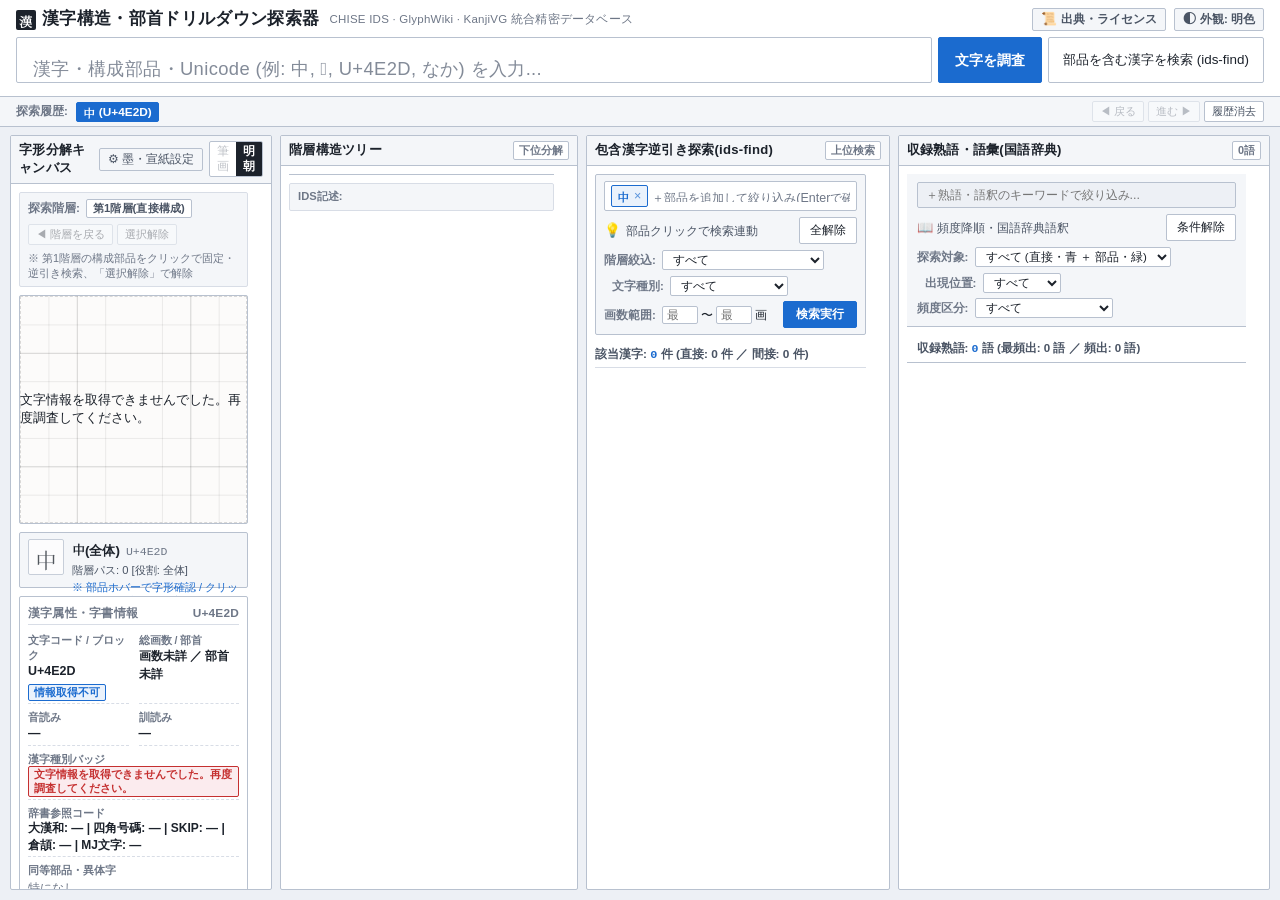
==== commit f8cf9c80: "Brush improvements" ====
--- a/static/index.html
+++ b/static/index.html
@@ -113,6 +113,7 @@
             <button type="button" class="btn-ink-preset" data-preset="raw_xuan">特浄皮・強滲み</button>
             <button type="button" class="btn-ink-preset" data-preset="sized_feibai">礬水熟宣・飛白</button>
             <button type="button" class="btn-ink-preset" data-preset="light_wash">淡墨・水暈</button>
+            <button type="button" class="btn-ink-preset" data-preset="jianhao_cefeng">兼毫・側鋒抑揚</button>
           </div>
           <div class="ink-slider-grid">
             <label class="ink-slider-item" title="青檀・楮繊維束の凹凸および竹簾目による墨粒子の谷間沈着強度">
@@ -149,6 +150,26 @@
               <span class="ink-slider-name">膠・煤コロイド暖色差</span>
               <input type="range" class="ink-physics-slider" data-param="glueChromaticWarmth" min="0" max="2.2" step="0.05" value="1.25">
               <span class="ink-slider-val" data-val-for="glueChromaticWarmth">1.25</span>
+            </label>
+            <label class="ink-slider-item" title="兼毫筆における剛毛の柱心（芯毛）と柔毛の被毫（外套毛）の墨量・階層対比">
+              <span class="ink-slider-name">兼毫・柱心と被毫対比</span>
+              <input type="range" class="ink-physics-slider" data-param="coreMantleContrast" min="0" max="2.2" step="0.05" value="1.35">
+              <span class="ink-slider-val" data-val-for="coreMantleContrast">1.35</span>
+            </label>
+            <label class="ink-slider-item" title="中鋒（直筆）と側鋒（偏鋒）における半楕円断面変形および鋒先側・腹側の濃淡非対称度">
+              <span class="ink-slider-name">中鋒・側鋒の非対称度</span>
+              <input type="range" class="ink-physics-slider" data-param="cefengObliqueIntensity" min="0" max="2.2" step="0.05" value="1.30">
+              <span class="ink-slider-val" data-val-for="cefengObliqueIntensity">1.30</span>
+            </label>
+            <label class="ink-slider-item" title="筆毫エラスティカ曲げ弾性と湿潤毛管ヒステリシス（転折・折筆後の塑性記憶）および紙面細孔抵抗">
+              <span class="ink-slider-name">穂先弾性・湿潤塑性記憶</span>
+              <input type="range" class="ink-physics-slider" data-param="tuftPlasticityElasticity" min="0" max="2.2" step="0.05" value="1.25">
+              <span class="ink-slider-val" data-val-for="tuftPlasticityElasticity">1.25</span>
+            </label>
+            <label class="ink-slider-item" title="WetBrush毛束間隙モデルの腹肚含墨量および按圧・頓筆時の墨液搾出強度">
+              <span class="ink-slider-name">腹肚含墨・按圧搾出度</span>
+              <input type="range" class="ink-physics-slider" data-param="reservoirCompressionSqueeze" min="0" max="2.2" step="0.05" value="1.35">
+              <span class="ink-slider-val" data-val-for="reservoirCompressionSqueeze">1.35</span>
             </label>
             <label class="ink-slider-item" title="長大な左払い・右払い等の終筆部における穂先割れ・飛白（かすれ）量">
               <span class="ink-slider-name">払いの渇筆・飛白量</span>
--- a/static/styles.css
+++ b/static/styles.css
@@ -2473,7 +2473,7 @@
 .ink-settings-toggle-btn {
   font-size: 0.72rem;
   padding: 3px 8px;
-  border: 1px solid var(--border-color);
+  border: 1px solid var(--border-medium);
   border-radius: var(--radius-sm);
   background: var(--bg-tertiary);
   color: var(--text-secondary);
@@ -2490,7 +2490,7 @@
 
 .ink-physics-panel {
   background: var(--bg-tertiary);
-  border: 1px solid var(--border-color);
+  border: 1px solid var(--border-medium);
   border-radius: var(--radius-md);
   padding: 9px 11px;
   display: flex;
@@ -2533,7 +2533,7 @@
   font-size: 0.68rem;
   padding: 2px 7px;
   border-radius: var(--radius-sm);
-  border: 1px solid var(--border-color);
+  border: 1px solid var(--border-medium);
   background: var(--bg-secondary);
   color: var(--text-secondary);
   cursor: pointer;
@@ -2562,7 +2562,7 @@
   font-size: 0.69rem;
   padding: 2px 8px;
   border-radius: var(--radius-sm);
-  border: 1px solid var(--border-color);
+  border: 1px solid var(--border-medium);
   background: var(--bg-secondary);
   color: var(--text-secondary);
   cursor: pointer;
